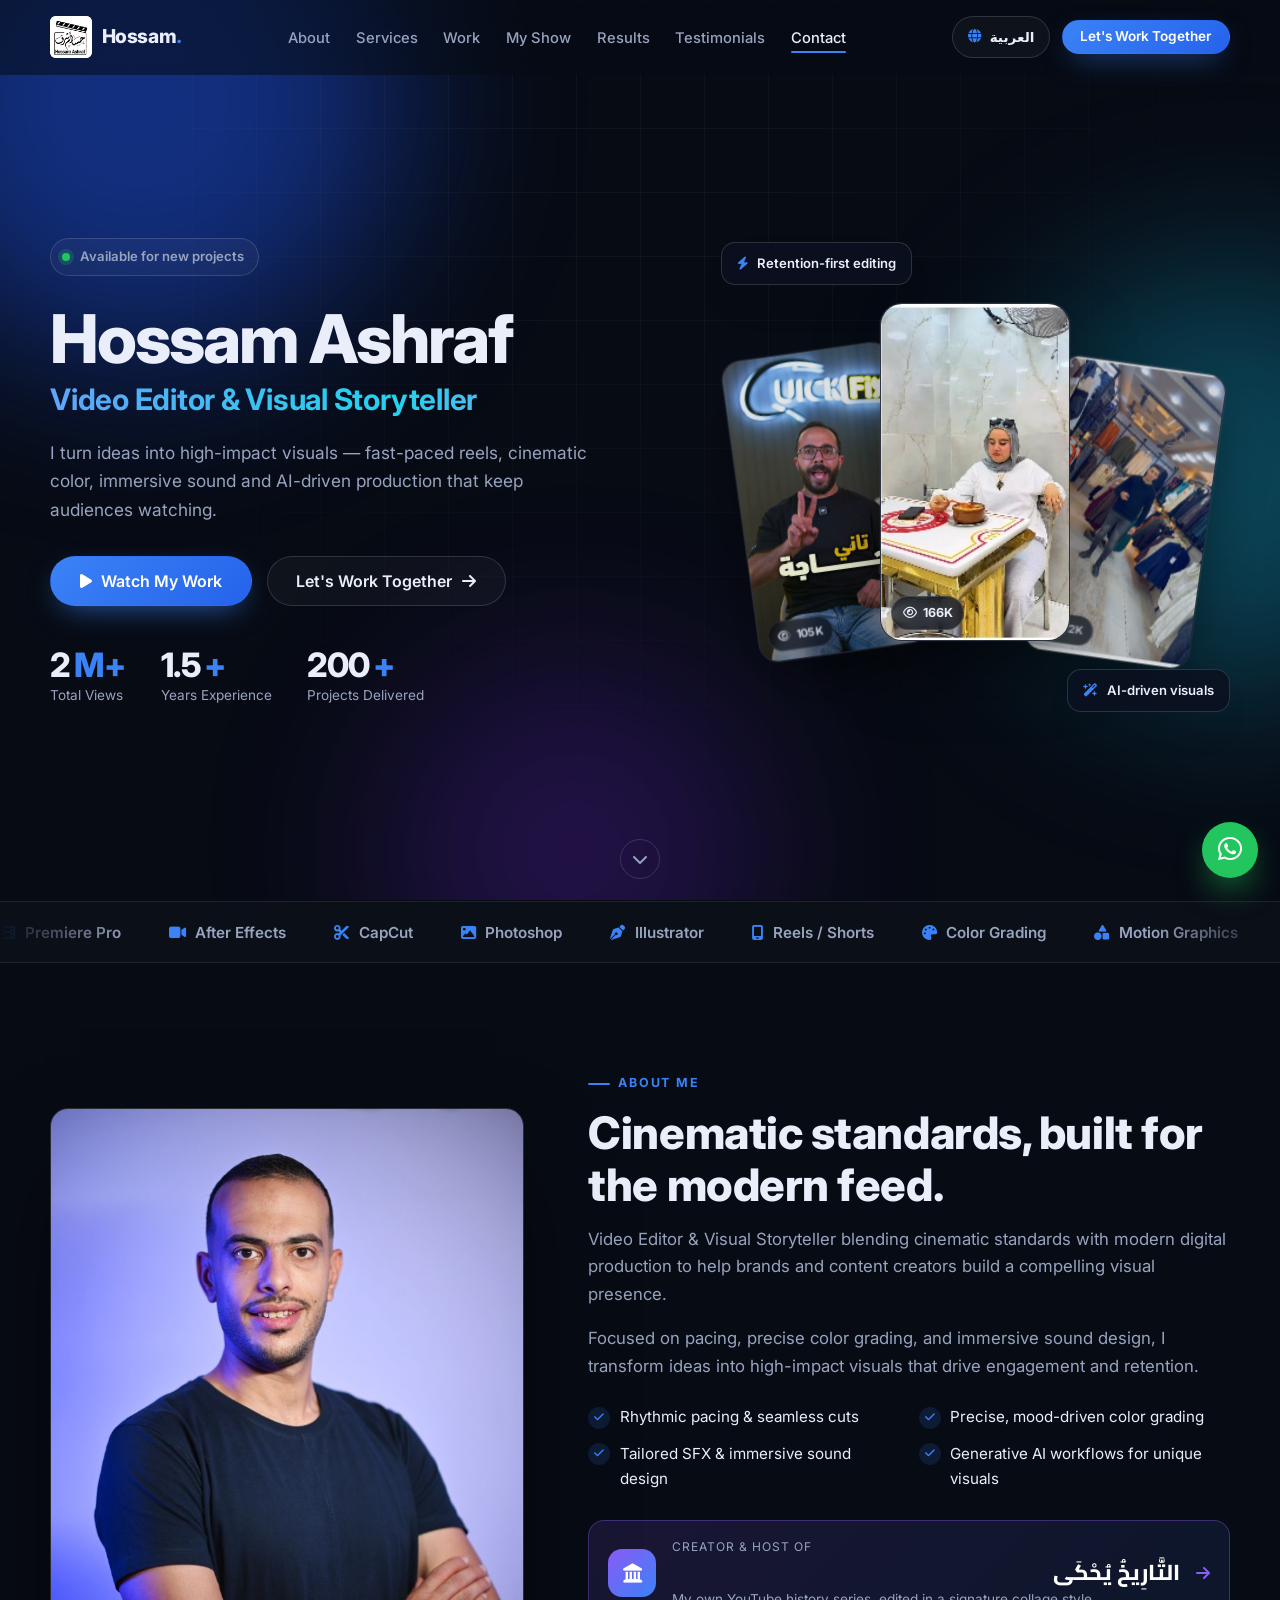
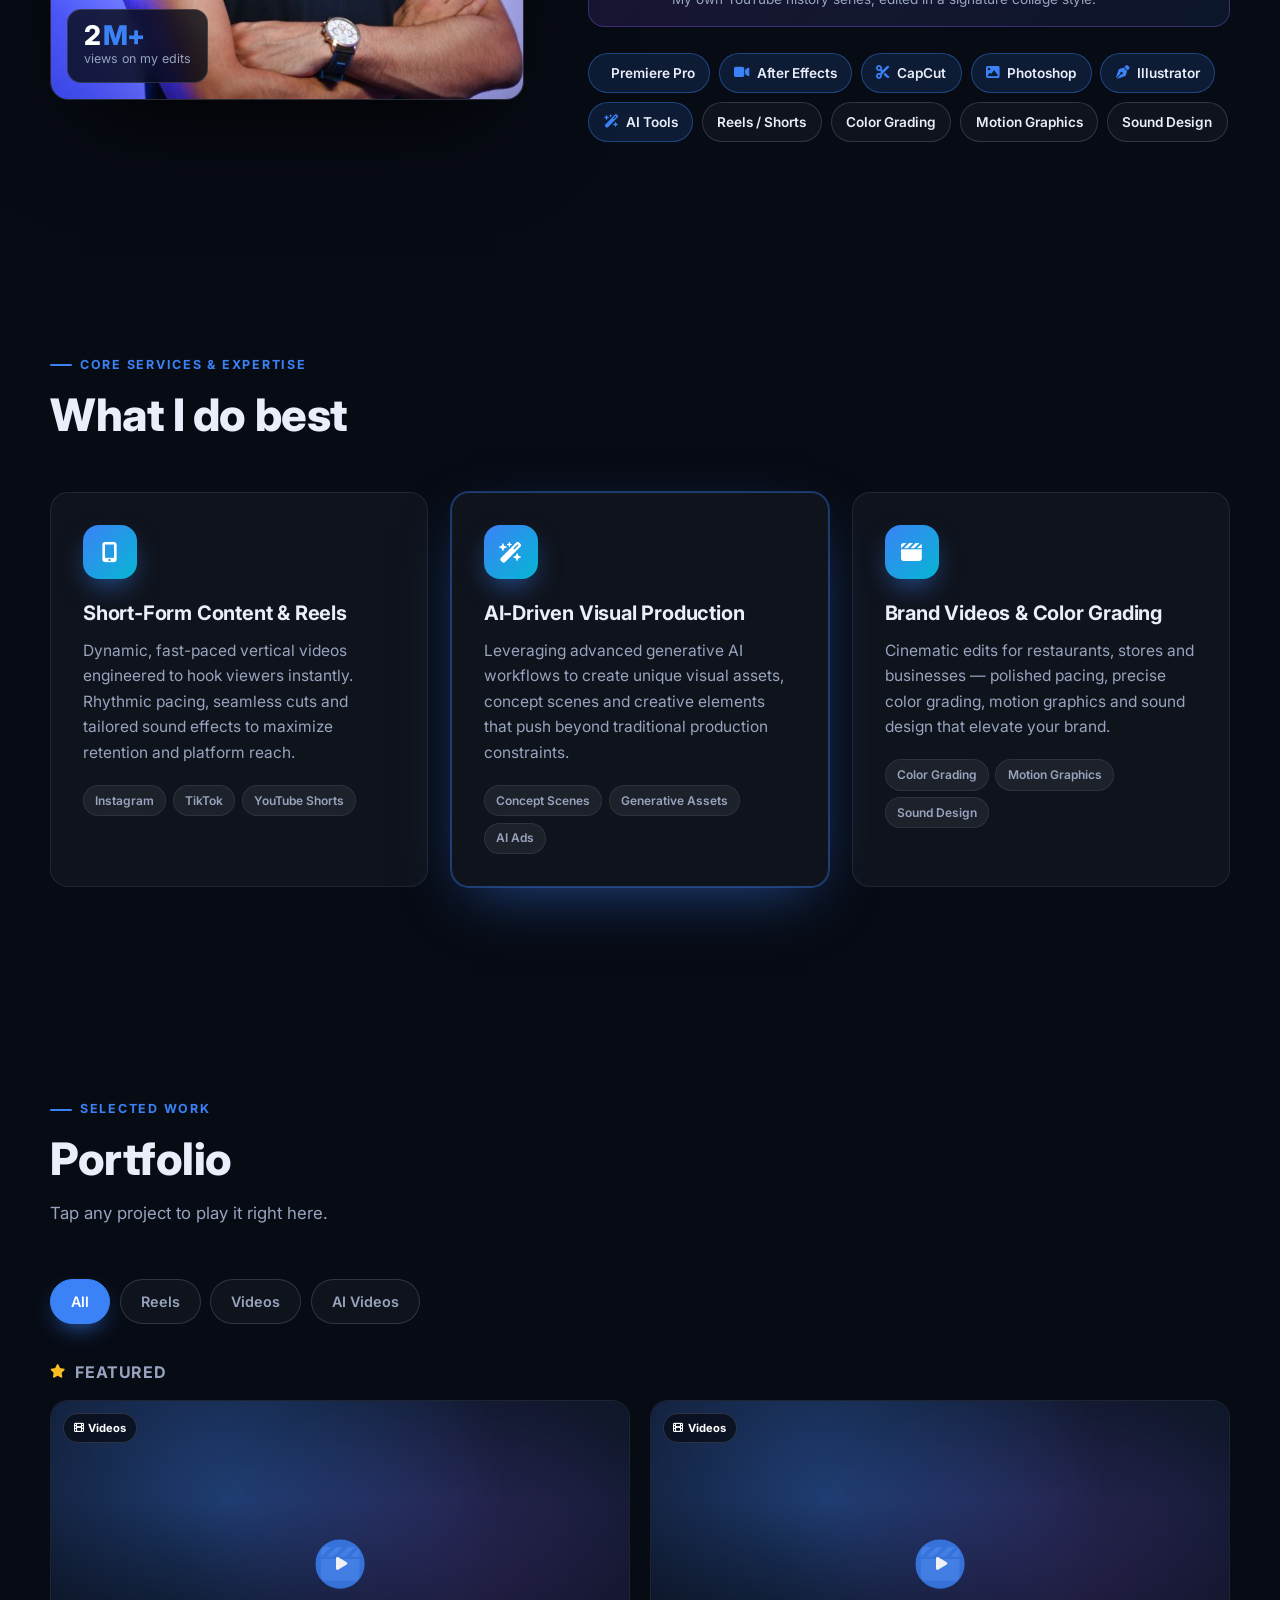
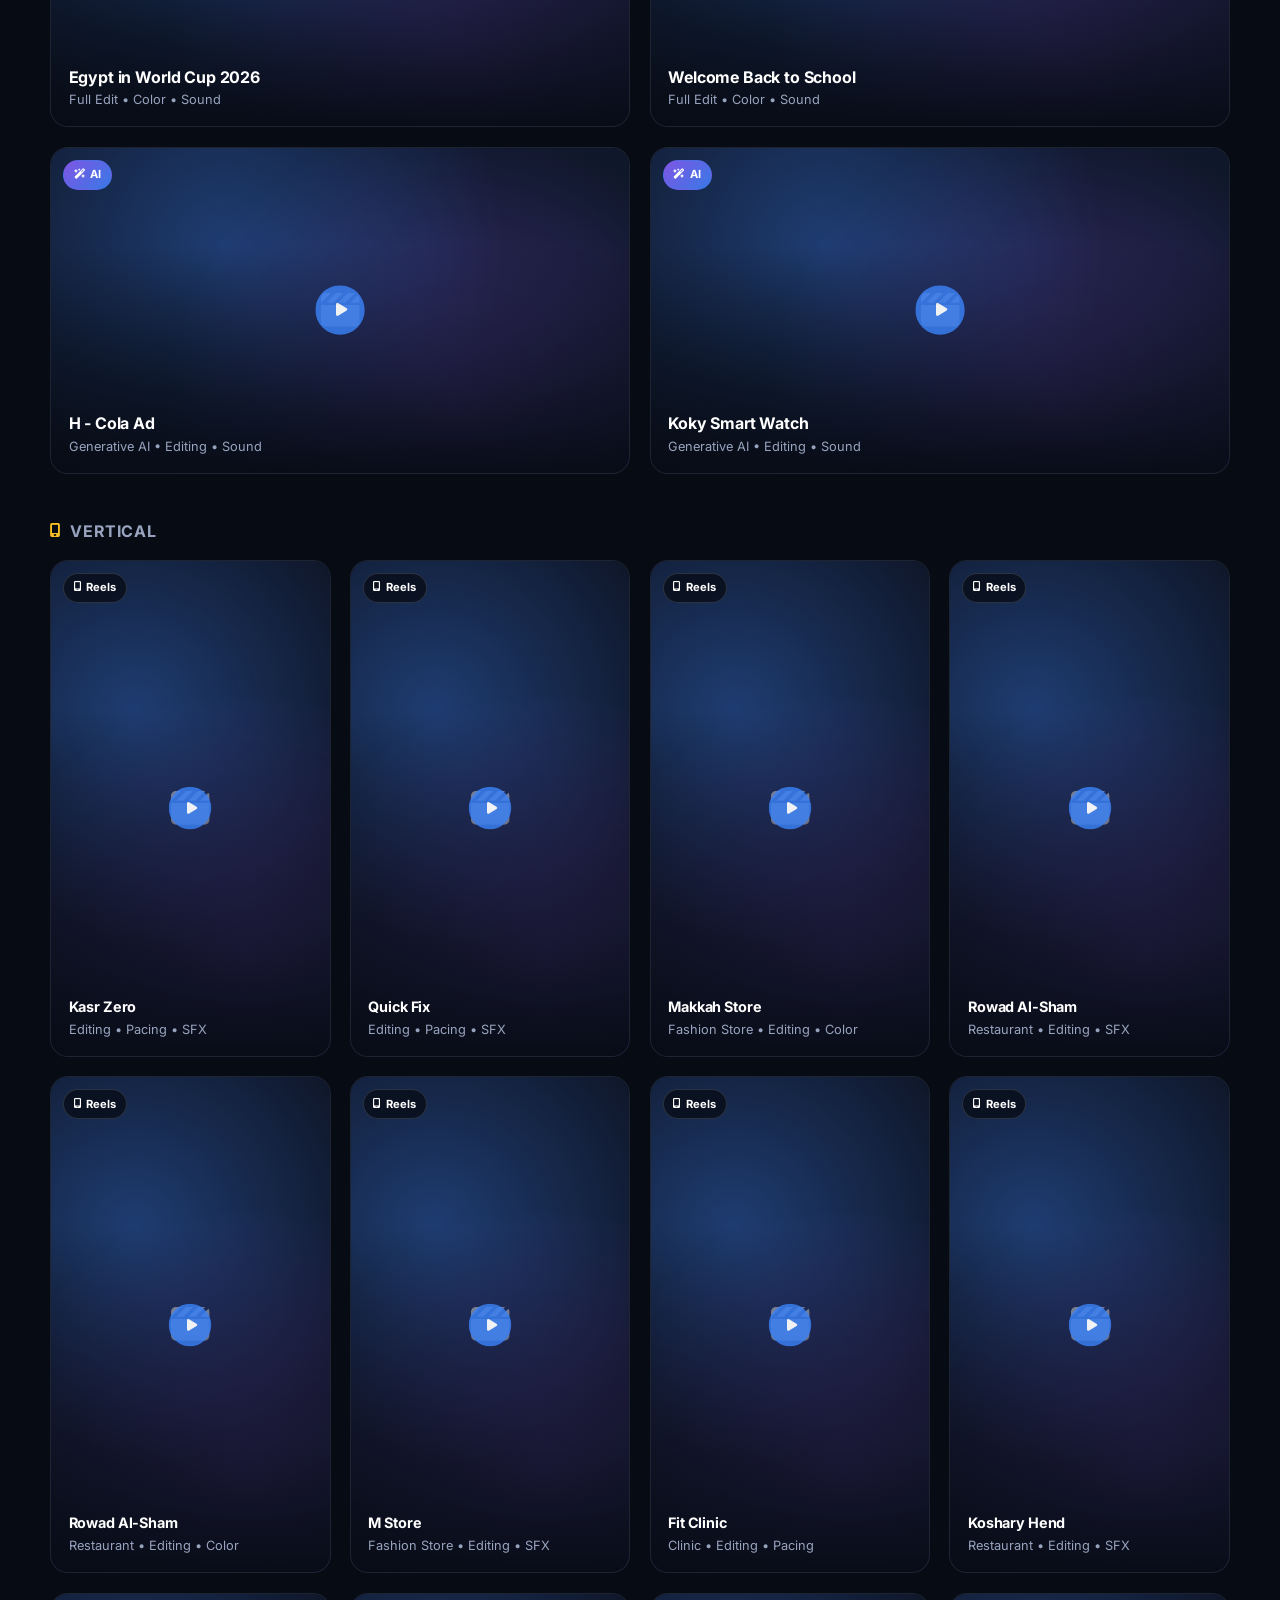
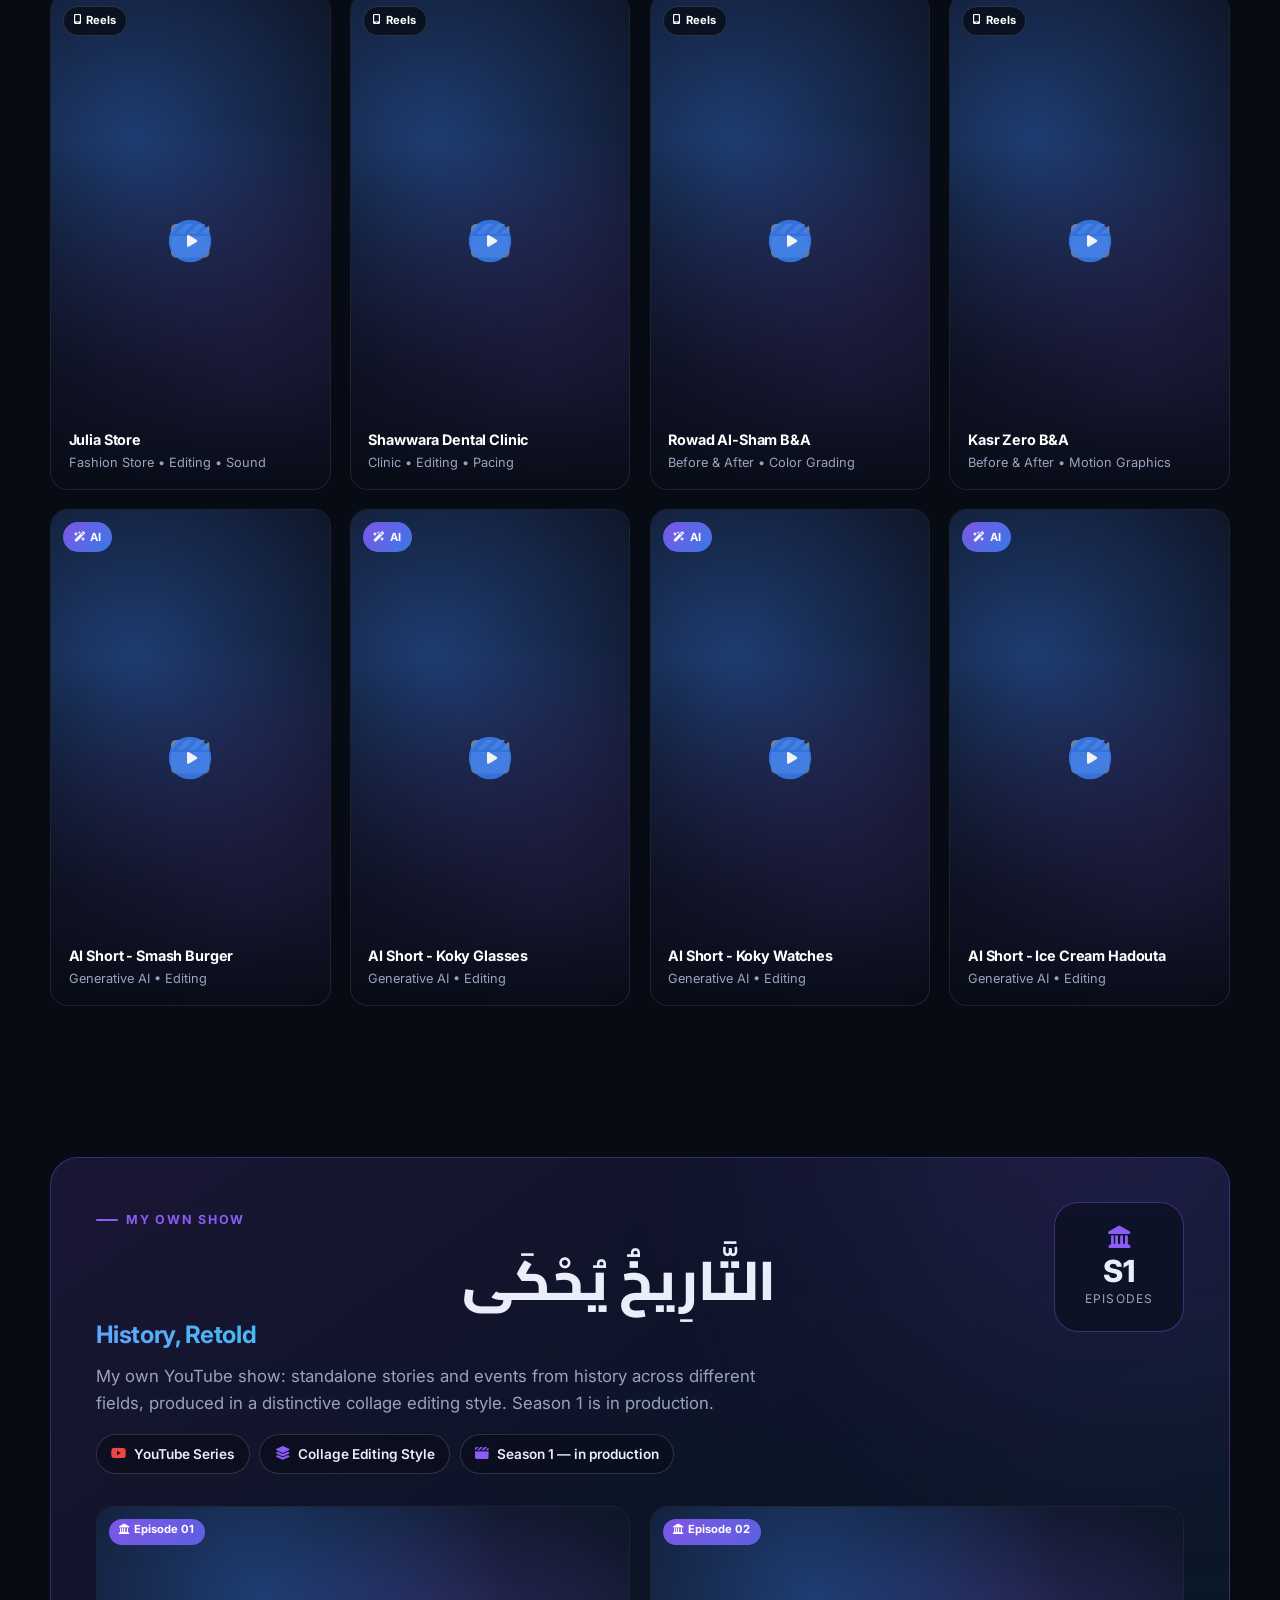
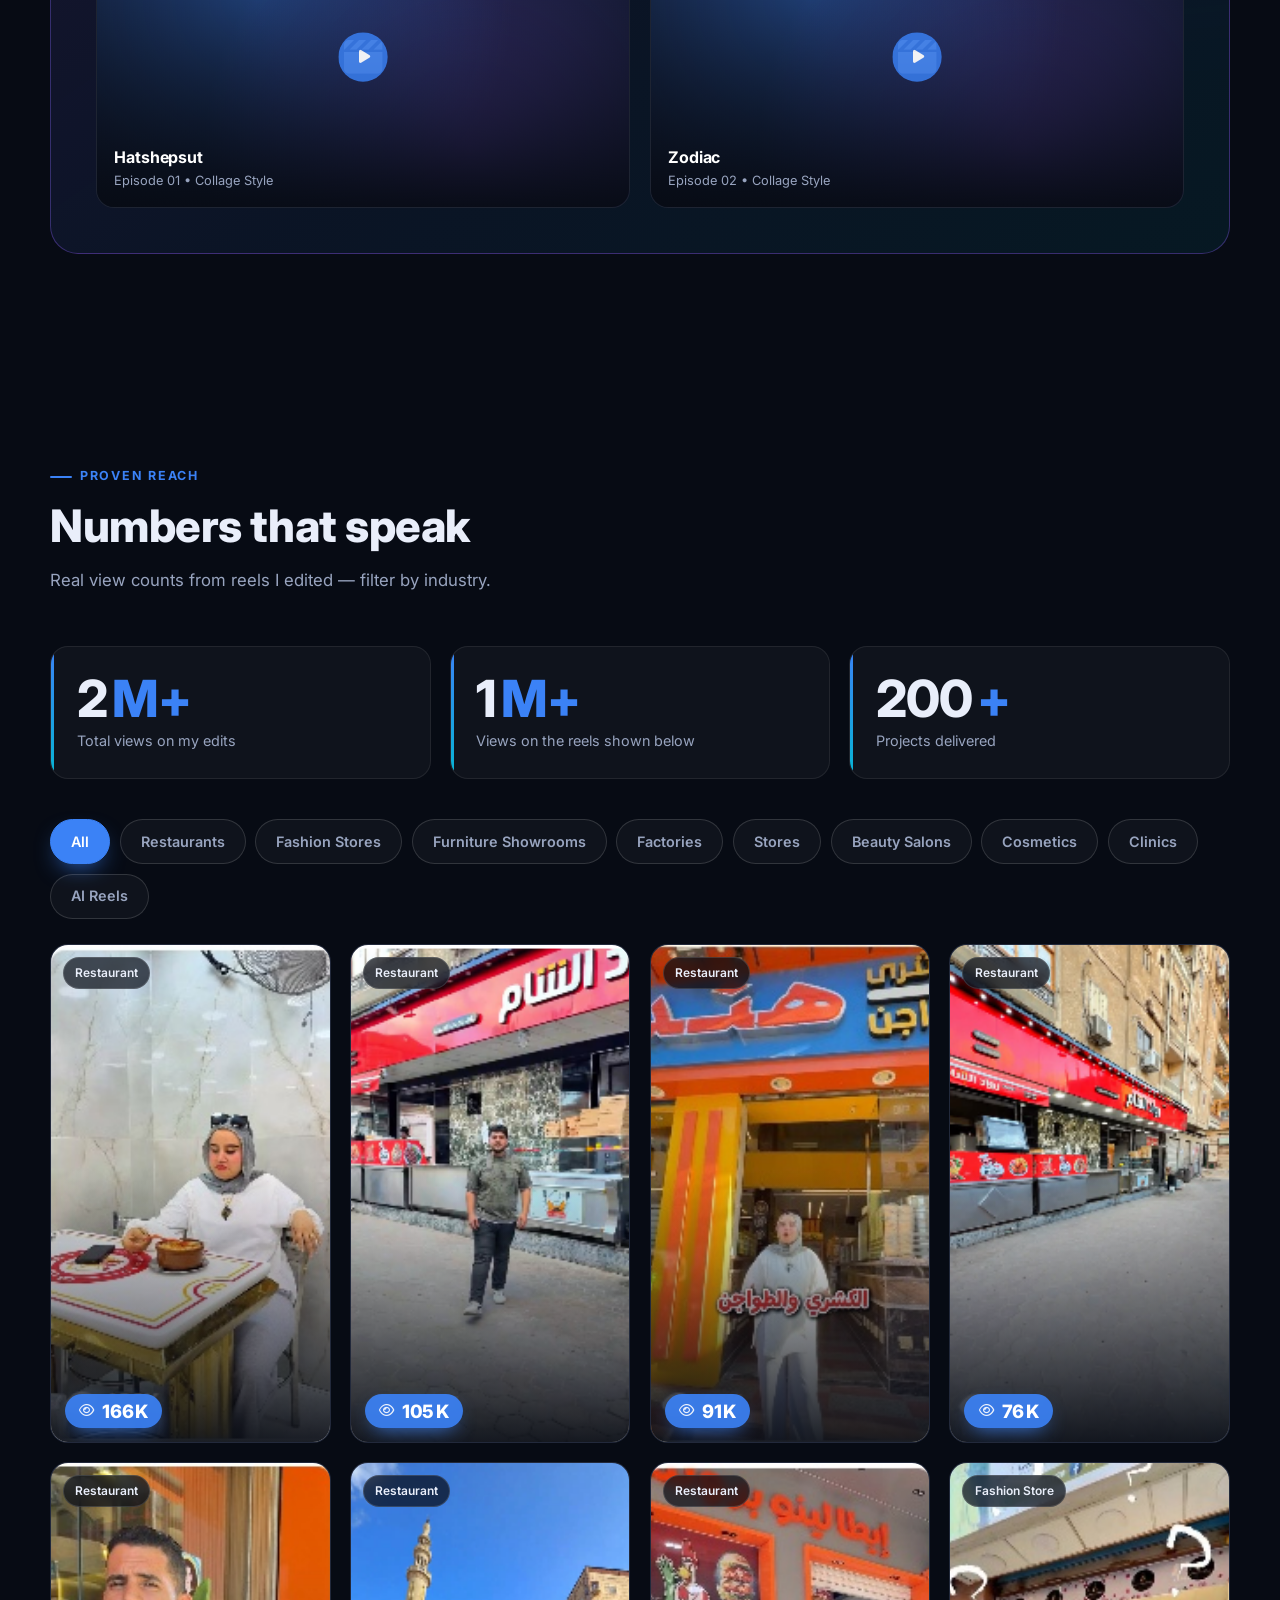
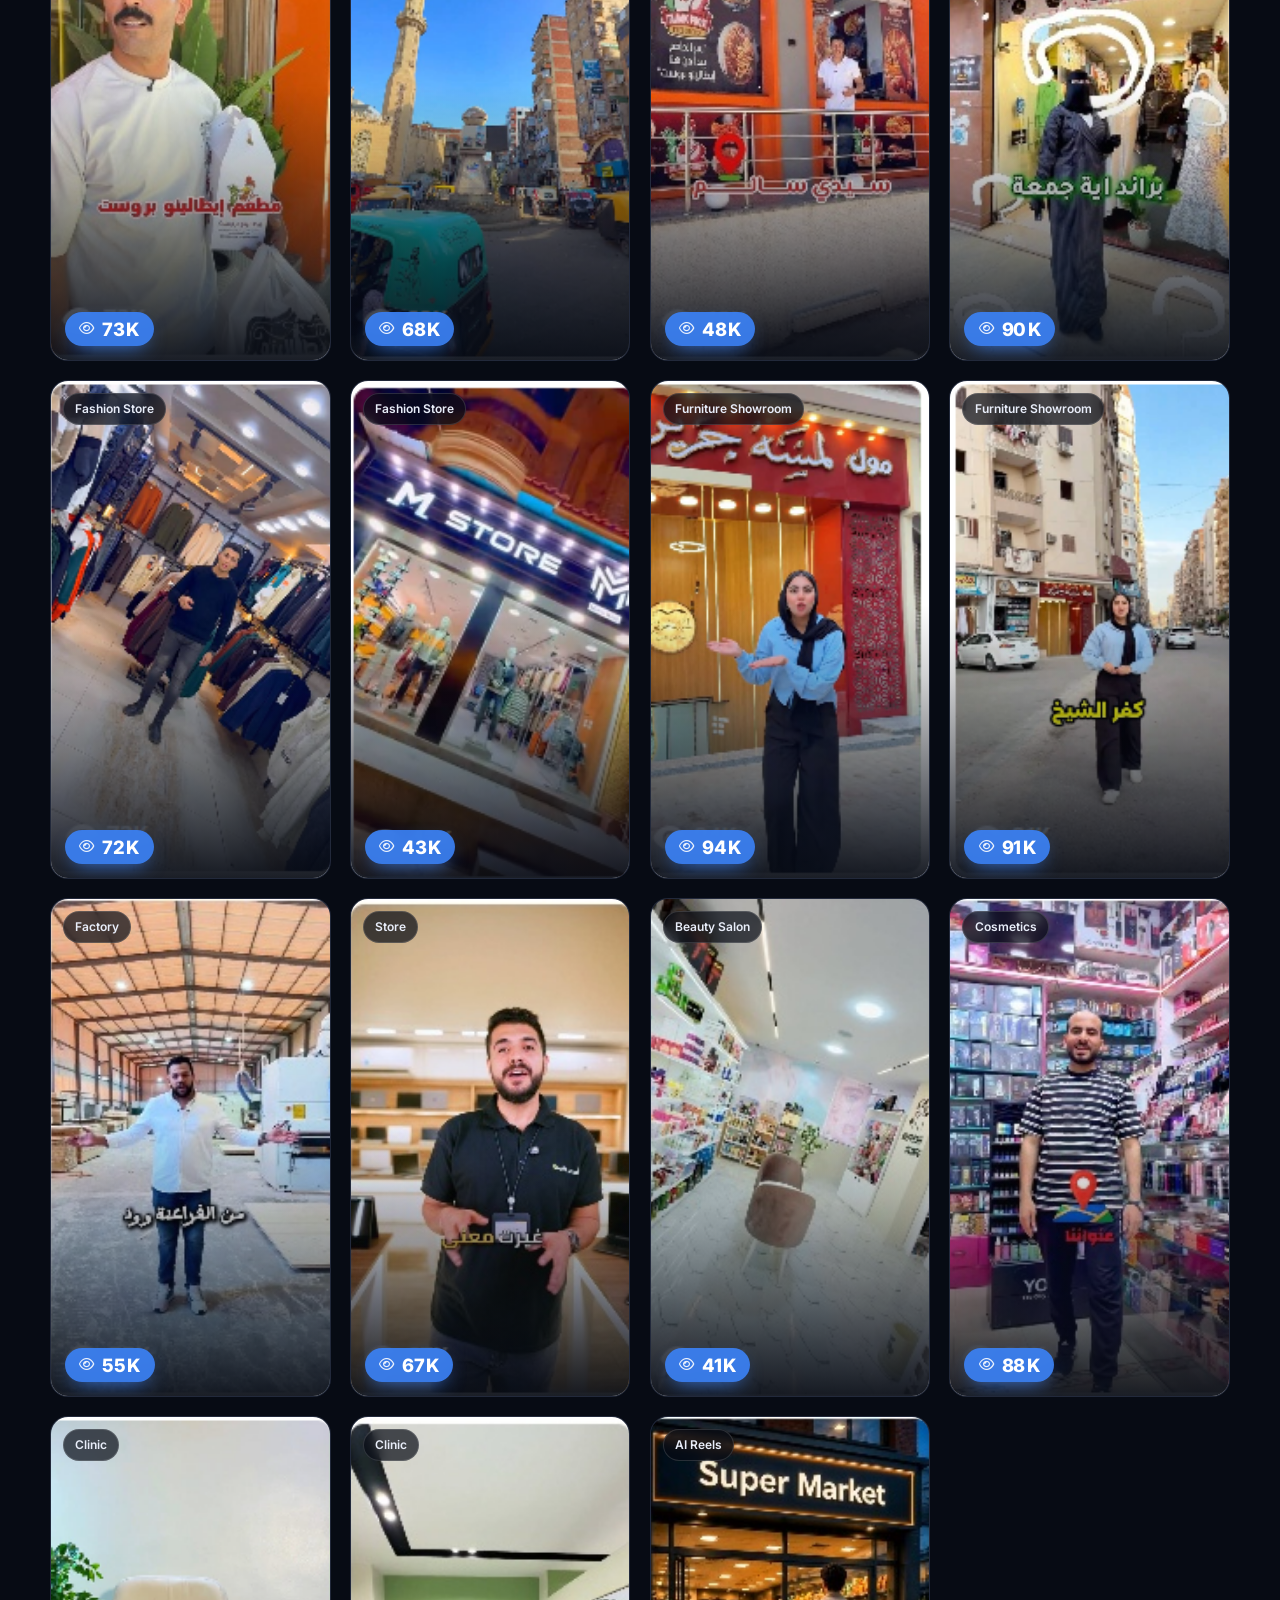
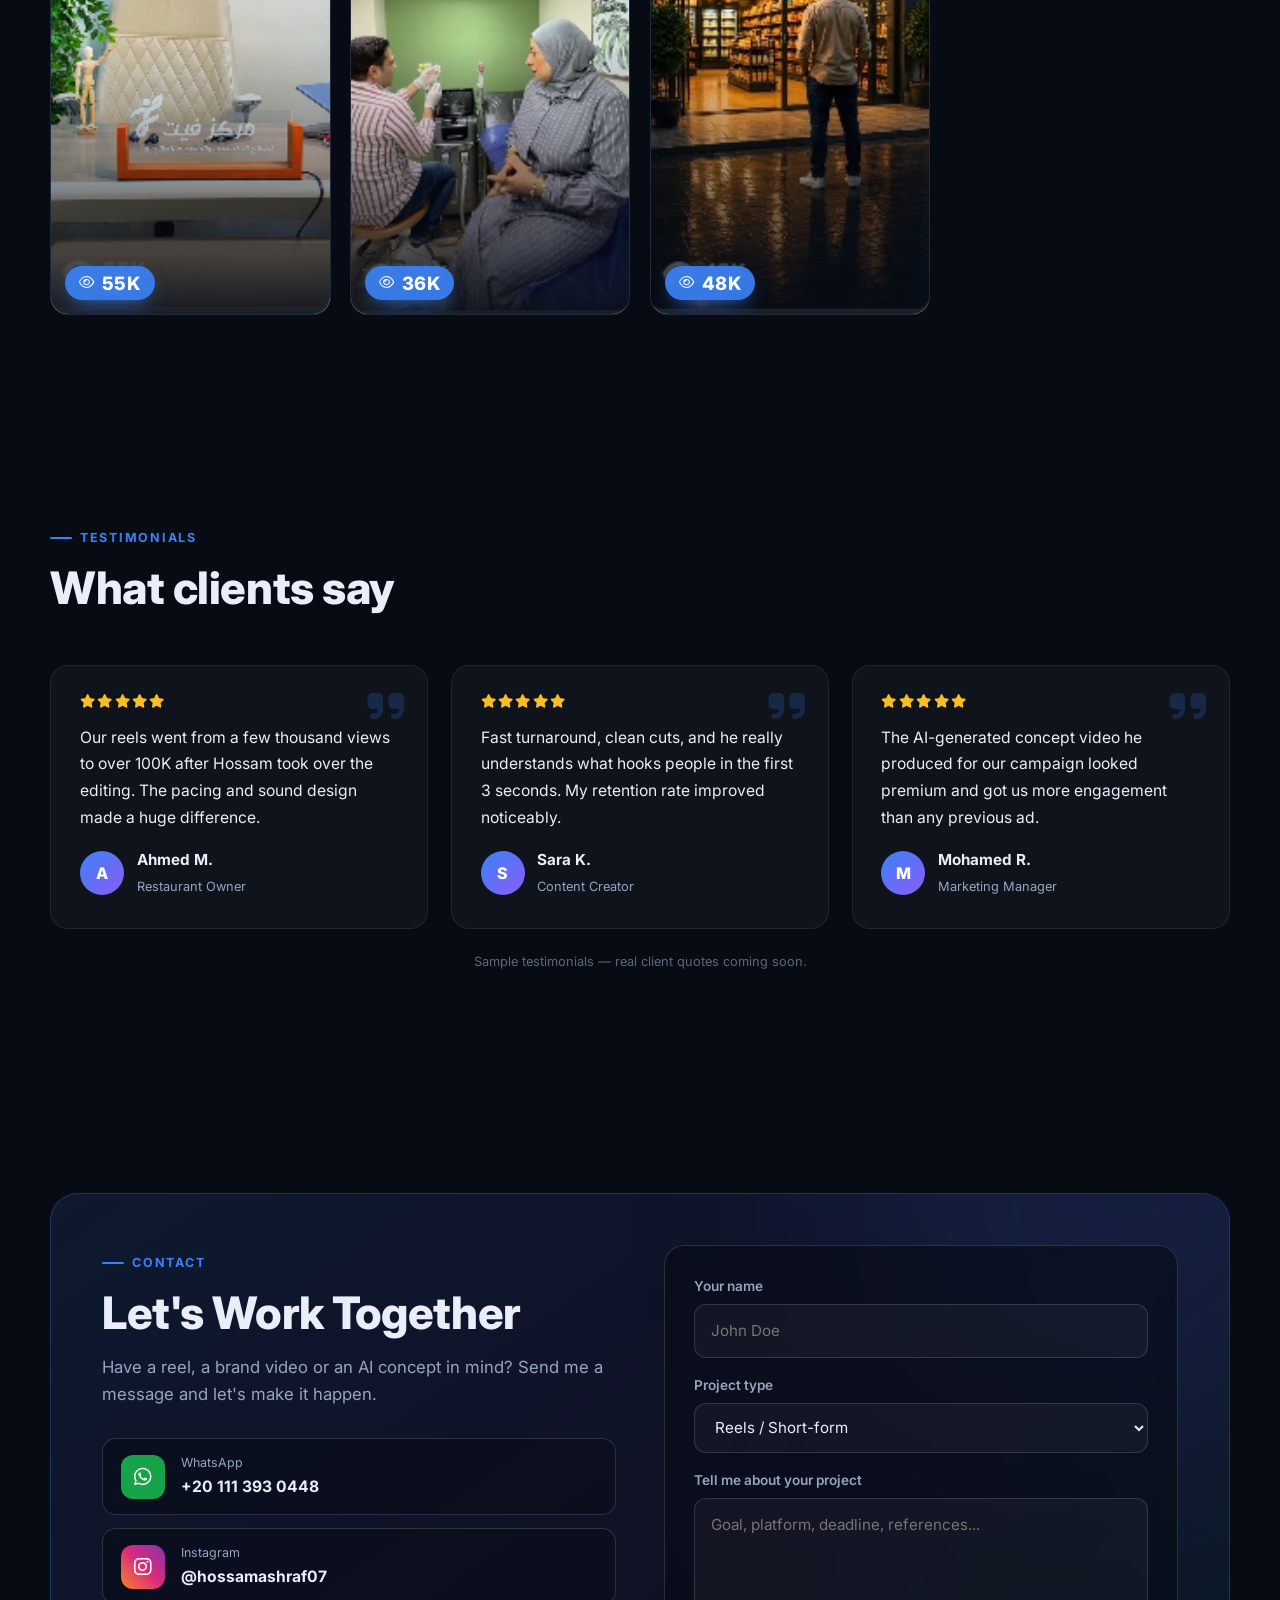
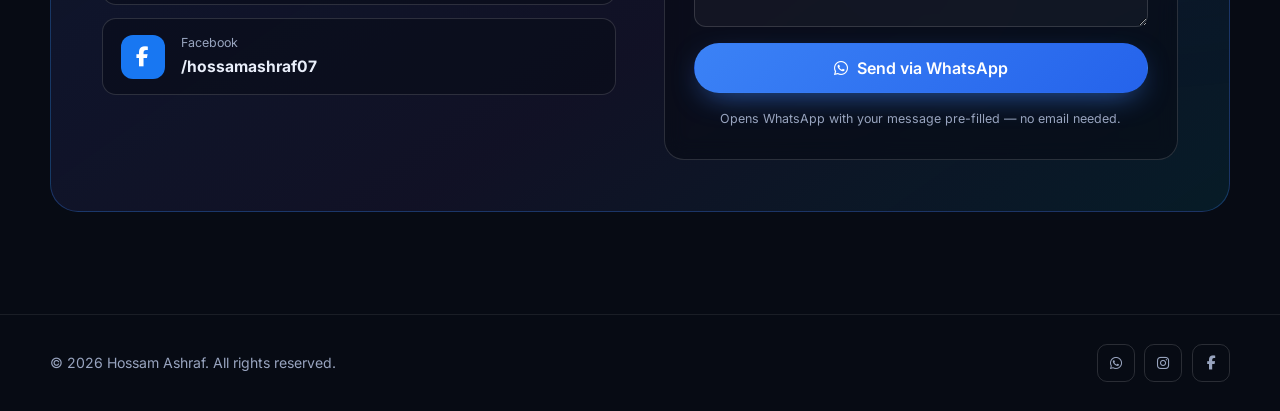
==== index.html @ 199ee80b "Add files via upload" ====
<!DOCTYPE html>
<html lang="en" dir="ltr">
<head>
  <meta charset="UTF-8">
  <meta name="viewport" content="width=device-width, initial-scale=1.0">
  <title>Hossam Ashraf — Video Editor & Visual Storyteller</title>
  <meta name="description" content="Hossam Ashraf — Video Editor & Visual Storyteller. Short-form reels, color grading, motion graphics and AI-driven visual production for brands and creators.">
  <meta property="og:title" content="Hossam Ashraf — Video Editor & Visual Storyteller">
  <meta property="og:description" content="Reels, cinematic edits and AI-driven visuals engineered for engagement and retention.">
  <meta property="og:type" content="website">
  <meta name="theme-color" content="#070b14">

  <link rel="preconnect" href="https://fonts.googleapis.com">
  <link rel="preconnect" href="https://fonts.gstatic.com" crossorigin>
  <link href="https://fonts.googleapis.com/css2?family=Inter:wght@300;400;500;600;700;800&family=Cairo:wght@300;400;500;600;700;800&display=swap" rel="stylesheet">
  <link rel="stylesheet" href="https://cdn.jsdelivr.net/npm/@fortawesome/fontawesome-free@6.5.2/css/all.min.css">
  <link rel="stylesheet" href="css/style.css">
</head>
<body>

  <!-- Background FX -->
  <div class="bg-fx" aria-hidden="true">
    <span class="blob blob-1"></span>
    <span class="blob blob-2"></span>
    <span class="blob blob-3"></span>
    <div class="bg-grid"></div>
  </div>

  <!-- Header / Nav -->
  <header class="site-header" id="site-header">
    <nav class="nav container" aria-label="Main navigation">
      <a href="#hero-section" class="brand" aria-label="Hossam Ashraf home">
        <img src="images/logo.jpg" alt="Hossam Ashraf Logo" style="height: 42px; border-radius: 6px; object-fit: contain; background: white;">
        <span class="brand-text">Hossam<span class="accent">.</span></span>
      </a>

      <ul class="nav-links" id="nav-links">
        <li><a href="#about-section" data-i18n="nav.about">About</a></li>
        <li><a href="#services-section" data-i18n="nav.services">Services</a></li>
        <li><a href="#portfolio-section" data-i18n="nav.work">Work</a></li>
        <li><a href="#history-section" data-i18n="nav.history">My Show</a></li>
        <li><a href="#results-section" data-i18n="nav.results">Results</a></li>
        <li><a href="#testimonials-section" data-i18n="nav.testimonials">Testimonials</a></li>
        <li><a href="#contact-section" data-i18n="nav.contact">Contact</a></li>
      </ul>

      <div class="nav-actions">
        <button class="lang-toggle" id="lang-toggle" type="button" aria-label="Switch language">
          <i class="fa-solid fa-globe"></i>
          <span id="lang-toggle-label">العربية</span>
        </button>
        <a href="#contact-section" class="btn btn-primary btn-sm nav-cta" data-i18n="nav.cta">Let's Work Together</a>
        <button class="nav-burger" id="nav-burger" type="button" aria-label="Open menu" aria-expanded="false" aria-controls="nav-links">
          <span></span><span></span><span></span>
        </button>
      </div>
    </nav>
  </header>

  <main>
    <!-- Hero -->
    <section class="hero" id="hero-section">
      <div class="container hero-inner">
        <div class="hero-copy reveal">
          <span class="eyebrow">
            <span class="dot"></span>
            <span data-i18n="hero.available">Available for new projects</span>
          </span>
          <h1 class="hero-title">
            <span class="hero-name">Hossam Ashraf</span>
            <span class="hero-role gradient-text" data-i18n="hero.role">Video Editor &amp; Visual Storyteller</span>
          </h1>
          <p class="hero-sub" data-i18n="hero.sub">
            I turn ideas into high-impact visuals — fast-paced reels, cinematic color, immersive sound and AI-driven production that keep audiences watching.
          </p>
          <div class="hero-actions">
            <a href="#portfolio-section" class="btn btn-primary btn-lg">
              <i class="fa-solid fa-play"></i>
              <span data-i18n="hero.cta1">Watch My Work</span>
            </a>
            <a href="#contact-section" class="btn btn-ghost btn-lg">
              <span data-i18n="hero.cta2">Let's Work Together</span>
              <i class="fa-solid fa-arrow-right btn-arrow"></i>
            </a>
          </div>
          <ul class="hero-stats" aria-label="Key stats">
            <li>
              <strong class="stat-num"><span class="counter" data-count="2">0</span><small>M+</small></strong>
              <span class="stat-label" data-i18n="stats.views">Total Views</span>
            </li>
            <li>
              <strong class="stat-num">1.5<small>+</small></strong>
              <span class="stat-label" data-i18n="stats.years">Years Experience</span>
            </li>
            <li>
              <strong class="stat-num"><span class="counter" data-count="200">0</span><small>+</small></strong>
              <span class="stat-label" data-i18n="stats.projects">Projects Delivered</span>
            </li>
          </ul>
        </div>

        <div class="hero-visual reveal" aria-hidden="true">
          <figure class="phone-card phone-1">
            <img src="images/views/restaurant-166k.png" alt="" loading="eager">
            <figcaption><i class="fa-regular fa-eye"></i> 166K</figcaption>
          </figure>
          <figure class="phone-card phone-2">
            <img src="images/views/quick-fix-105k.jpg" alt="" loading="eager">
            <figcaption><i class="fa-regular fa-eye"></i> 105K</figcaption>
          </figure>
          <figure class="phone-card phone-3">
            <img src="images/views/makkah-store-72k.png" alt="" loading="eager">
            <figcaption><i class="fa-regular fa-eye"></i> 72K</figcaption>
          </figure>
          <div class="hero-badge badge-a">
            <i class="fa-solid fa-bolt"></i>
            <span data-i18n="hero.badge1">Retention-first editing</span>
          </div>
          <div class="hero-badge badge-b">
            <i class="fa-solid fa-wand-magic-sparkles"></i>
            <span data-i18n="hero.badge2">AI-driven visuals</span>
          </div>
        </div>
      </div>

      <a href="#about-section" class="scroll-hint" aria-label="Scroll down">
        <i class="fa-solid fa-chevron-down"></i>
      </a>
    </section>

    <!-- Tools marquee -->
    <section class="tools-strip" aria-label="Tools and skills">
      <div class="marquee">
        <ul class="marquee-track" id="marquee-track">
          <li><i class="fa-solid fa-film"></i> Premiere Pro</li>
          <li><i class="fa-solid fa-video"></i> After Effects</li>
          <li><i class="fa-solid fa-scissors"></i> CapCut</li>
          <li><i class="fa-solid fa-image"></i> Photoshop</li>
          <li><i class="fa-solid fa-pen-nib"></i> Illustrator</li>
          <li><i class="fa-solid fa-mobile-screen"></i> Reels / Shorts</li>
          <li><i class="fa-solid fa-palette"></i> Color Grading</li>
          <li><i class="fa-solid fa-shapes"></i> Motion Graphics</li>
          <li><i class="fa-solid fa-headphones"></i> Sound Design</li>
          <li><i class="fa-solid fa-wand-magic-sparkles"></i> AI Tools</li>
        </ul>
      </div>
    </section>

    <!-- About -->
    <section class="section about" id="about-section">
      <div class="container about-grid">
        <div class="about-media reveal">
          <div class="about-frame">
            <img src="images/hossam.jpg" alt="Hossam Ashraf — Video Editor" loading="lazy">
            <div class="about-frame-badge">
              <strong class="stat-num">2<small>M+</small></strong>
              <span data-i18n="about.badge">views on my edits</span>
            </div>
          </div>
        </div>
        <div class="about-copy reveal">
          <span class="section-label" data-i18n="about.label">About Me</span>
          <h2 class="section-title" data-i18n="about.title">Cinematic standards, built for the modern feed.</h2>
          <p data-i18n="about.p1">
            Video Editor &amp; Visual Storyteller blending cinematic standards with modern digital production to help brands and content creators build a compelling visual presence.
          </p>
          <p data-i18n="about.p2">
            Focused on pacing, precise color grading, and immersive sound design, I transform ideas into high-impact visuals that drive engagement and retention.
          </p>
          <ul class="about-points">
            <li><i class="fa-solid fa-check"></i><span data-i18n="about.pt1">Rhythmic pacing &amp; seamless cuts</span></li>
            <li><i class="fa-solid fa-check"></i><span data-i18n="about.pt2">Precise, mood-driven color grading</span></li>
            <li><i class="fa-solid fa-check"></i><span data-i18n="about.pt3">Tailored SFX &amp; immersive sound design</span></li>
            <li><i class="fa-solid fa-check"></i><span data-i18n="about.pt4">Generative AI workflows for unique visuals</span></li>
          </ul>
          <a href="#history-section" class="about-show-card">
            <span class="about-show-icon"><i class="fa-solid fa-landmark"></i></span>
            <span class="about-show-text">
              <small data-i18n="about.showLabel">Creator &amp; Host of</small>
              <strong lang="ar" dir="rtl">التَّارِيخُ يُحْكَى</strong>
              <span data-i18n="about.showDesc">My own YouTube history series, edited in a signature collage style.</span>
            </span>
            <i class="fa-solid fa-arrow-right about-show-arrow"></i>
          </a>
          <div class="skills-cloud" aria-label="Skills and tools">
            <span class="chip chip-tool"><i class="fa-brands fa-adobe"></i> Premiere Pro</span>
            <span class="chip chip-tool"><i class="fa-solid fa-video"></i> After Effects</span>
            <span class="chip chip-tool"><i class="fa-solid fa-scissors"></i> CapCut</span>
            <span class="chip chip-tool"><i class="fa-solid fa-image"></i> Photoshop</span>
            <span class="chip chip-tool"><i class="fa-solid fa-pen-nib"></i> Illustrator</span>
            <span class="chip chip-tool"><i class="fa-solid fa-wand-magic-sparkles"></i> AI Tools</span>
            <span class="chip">Reels / Shorts</span>
            <span class="chip">Color Grading</span>
            <span class="chip">Motion Graphics</span>
            <span class="chip">Sound Design</span>
          </div>
        </div>
      </div>
    </section>

    <!-- Services -->
    <section class="section services" id="services-section">
      <div class="container">
        <div class="section-head reveal">
          <span class="section-label" data-i18n="services.label">Core Services &amp; Expertise</span>
          <h2 class="section-title" data-i18n="services.title">What I do best</h2>
        </div>
        <div class="services-grid">
          <article class="service-card reveal">
            <div class="service-icon"><i class="fa-solid fa-mobile-screen-button"></i></div>
            <h3 data-i18n="services.s1.title">Short-Form Content &amp; Reels</h3>
            <p data-i18n="services.s1.desc">Dynamic, fast-paced vertical videos engineered to hook viewers instantly. Rhythmic pacing, seamless cuts and tailored sound effects to maximize retention and platform reach.</p>
            <ul class="service-tags">
              <li>Instagram</li><li>TikTok</li><li>YouTube Shorts</li>
            </ul>
          </article>
          <article class="service-card reveal featured">
            <div class="service-icon"><i class="fa-solid fa-wand-magic-sparkles"></i></div>
            <h3 data-i18n="services.s2.title">AI-Driven Visual Production</h3>
            <p data-i18n="services.s2.desc">Leveraging advanced generative AI workflows to create unique visual assets, concept scenes and creative elements that push beyond traditional production constraints.</p>
            <ul class="service-tags">
              <li>Concept Scenes</li><li>Generative Assets</li><li>AI Ads</li>
            </ul>
          </article>
          <article class="service-card reveal">
            <div class="service-icon"><i class="fa-solid fa-clapperboard"></i></div>
            <h3 data-i18n="services.s3.title">Brand Videos &amp; Color Grading</h3>
            <p data-i18n="services.s3.desc">Cinematic edits for restaurants, stores and businesses — polished pacing, precise color grading, motion graphics and sound design that elevate your brand.</p>
            <ul class="service-tags">
              <li>Color Grading</li><li>Motion Graphics</li><li>Sound Design</li>
            </ul>
          </article>
        </div>
      </div>
    </section>

    <!-- Portfolio -->
    <section class="section portfolio" id="portfolio-section">
      <div class="container">
        <div class="section-head reveal">
          <span class="section-label" data-i18n="work.label">Selected Work</span>
          <h2 class="section-title" data-i18n="work.title">Portfolio</h2>
          <p class="section-sub" data-i18n="work.sub">Tap any project to play it right here.</p>
        </div>

        <div class="filter-bar reveal" id="filter-bar" role="tablist" aria-label="Filter projects">
          <button class="filter-btn active" data-filter="all" role="tab" aria-selected="true" data-i18n="work.f.all">All</button>
          <button class="filter-btn" data-filter="reels" role="tab" aria-selected="false" data-i18n="work.f.reels">Reels</button>
          <button class="filter-btn" data-filter="videos" role="tab" aria-selected="false" data-i18n="work.f.videos">Videos</button>
          <button class="filter-btn" data-filter="ai" role="tab" aria-selected="false" data-i18n="work.f.ai">AI Videos</button>
        </div>

        <div class="work-group" id="featured-group">
          <h3 class="group-title"><i class="fa-solid fa-star"></i> <span data-i18n="work.featured">Featured</span></h3>
          <div class="work-grid work-grid-wide" id="featured-grid"></div>
        </div>

        <div class="work-group" id="reels-group">
          <h3 class="group-title"><i class="fa-solid fa-mobile-screen"></i> <span data-i18n="work.vertical">Vertical</span></h3>
          <div class="work-grid work-grid-vertical" id="reels-grid"></div>
        </div>

        <p class="empty-state" id="empty-state" hidden data-i18n="work.empty">No projects in this category yet.</p>
      </div>
    </section>

    <!-- History series: التاريخ يُحكى -->
    <section class="section history" id="history-section">
      <div class="container">
        <div class="history-card reveal">
          <div class="history-head">
            <div class="history-copy">
              <span class="section-label" data-i18n="history.label">My Own Show</span>
              <h2 class="section-title history-title">
                <span lang="ar" dir="rtl" class="history-name">التَّارِيخُ يُحْكَى</span>
                <span class="history-tagline gradient-text" data-i18n="history.tagline">History, Retold</span>
              </h2>
              <p data-i18n="history.desc">My own YouTube show: standalone stories and events from history across different fields, produced in a distinctive collage editing style. Season 1 is in production.</p>
              <ul class="history-meta">
                <li><i class="fa-brands fa-youtube"></i> <span data-i18n="history.m1">YouTube Series</span></li>
                <li><i class="fa-solid fa-layer-group"></i> <span data-i18n="history.m2">Collage Editing Style</span></li>
                <li><i class="fa-solid fa-clapperboard"></i> <span data-i18n="history.m3">Season 1 — in production</span></li>
              </ul>
            </div>
            <div class="history-badge" aria-hidden="true">
              <i class="fa-solid fa-landmark"></i>
              <strong>S1</strong>
              <span data-i18n="history.episodes">Episodes</span>
            </div>
          </div>
          <div class="work-grid work-grid-wide" id="history-grid"></div>
        </div>
      </div>
    </section>

    <!-- Results -->
    <section class="section results" id="results-section">
      <div class="container">
        <div class="section-head reveal">
          <span class="section-label" data-i18n="results.label">Proven Reach</span>
          <h2 class="section-title" data-i18n="results.title">Numbers that speak</h2>
          <p class="section-sub" data-i18n="results.sub">Real view counts from reels I edited for local businesses and creators.</p>
        </div>
        <div class="results-stats reveal">
          <div class="stat-box">
            <strong class="stat-num"><span class="counter" data-count="2">0</span><small>M+</small></strong>
            <span class="stat-label" data-i18n="results.total">Total views on my edits</span>
          </div>
          <div class="stat-box">
            <strong class="stat-num"><span class="counter" data-count="1">0</span><small>M+</small></strong>
            <span class="stat-label" data-i18n="results.top">Views on the reels shown below</span>
          </div>
          <div class="stat-box">
            <strong class="stat-num"><span class="counter" data-count="200">0</span><small>+</small></strong>
            <span class="stat-label" data-i18n="results.projects">Projects delivered</span>
          </div>
        </div>
        <div class="filter-bar reveal" id="results-filter" role="tablist" aria-label="Filter results by industry"></div>
        <div class="results-grid" id="results-grid"></div>
      </div>
    </section>

    <!-- Testimonials -->
    <section class="section testimonials" id="testimonials-section">
      <div class="container">
        <div class="section-head reveal">
          <span class="section-label" data-i18n="testi.label">Testimonials</span>
          <h2 class="section-title" data-i18n="testi.title">What clients say</h2>
        </div>
        <div class="testi-grid" id="testi-grid"></div>
      </div>
    </section>

    <!-- Contact -->
    <section class="section contact" id="contact-section">
      <div class="container contact-card reveal">
        <div class="contact-copy">
          <span class="section-label" data-i18n="contact.label">Contact</span>
          <h2 class="section-title" data-i18n="contact.title">Let's Work Together</h2>
          <p data-i18n="contact.sub">Have a reel, a brand video or an AI concept in mind? Send me a message and let's make it happen.</p>

          <ul class="contact-links">
            <li>
              <a href="https://wa.me/201113930448" target="_blank" rel="noopener" class="contact-link whatsapp">
                <i class="fa-brands fa-whatsapp"></i>
                <span>
                  <small data-i18n="contact.wa">WhatsApp</small>
                  <strong dir="ltr">+20 111 393 0448</strong>
                </span>
              </a>
            </li>
            <li>
              <a href="https://www.instagram.com/hossamashraf07/" target="_blank" rel="noopener" class="contact-link instagram">
                <i class="fa-brands fa-instagram"></i>
                <span>
                  <small>Instagram</small>
                  <strong dir="ltr">@hossamashraf07</strong>
                </span>
              </a>
            </li>
            <li>
              <a href="https://www.facebook.com/hossamashraf07" target="_blank" rel="noopener" class="contact-link facebook">
                <i class="fa-brands fa-facebook-f"></i>
                <span>
                  <small>Facebook</small>
                  <strong dir="ltr">/hossamashraf07</strong>
                </span>
              </a>
            </li>
          </ul>
        </div>

        <form class="contact-form" id="contact-form" novalidate>
          <div class="form-row">
            <label for="cf-name" data-i18n="form.name">Your name</label>
            <input type="text" id="cf-name" name="name" required data-i18n-placeholder="form.namePh" placeholder="John Doe">
          </div>
          <div class="form-row">
            <label for="cf-type" data-i18n="form.type">Project type</label>
            <select id="cf-type" name="type">
              <option value="Reels / Short-form" data-i18n="form.t1">Reels / Short-form</option>
              <option value="Brand Video" data-i18n="form.t2">Brand Video</option>
              <option value="AI Video" data-i18n="form.t3">AI Video</option>
              <option value="Other" data-i18n="form.t4">Other</option>
            </select>
          </div>
          <div class="form-row">
            <label for="cf-msg" data-i18n="form.msg">Tell me about your project</label>
            <textarea id="cf-msg" name="message" rows="4" required data-i18n-placeholder="form.msgPh" placeholder="Goal, platform, deadline, references..."></textarea>
          </div>
          <button type="submit" class="btn btn-primary btn-lg btn-block">
            <i class="fa-brands fa-whatsapp"></i>
            <span data-i18n="form.send">Send via WhatsApp</span>
          </button>
          <p class="form-note" data-i18n="form.note">Opens WhatsApp with your message pre-filled — no email needed.</p>
        </form>
      </div>
    </section>
  </main>

  <footer class="site-footer">
    <div class="container footer-inner">
      <p>© <span id="year"></span> Hossam Ashraf. <span data-i18n="footer.rights">All rights reserved.</span></p>
      <ul class="footer-social">
        <li><a href="https://wa.me/201113930448" target="_blank" rel="noopener" aria-label="WhatsApp"><i class="fa-brands fa-whatsapp"></i></a></li>
        <li><a href="https://www.instagram.com/hossamashraf07/" target="_blank" rel="noopener" aria-label="Instagram"><i class="fa-brands fa-instagram"></i></a></li>
        <li><a href="https://www.facebook.com/hossamashraf07" target="_blank" rel="noopener" aria-label="Facebook"><i class="fa-brands fa-facebook-f"></i></a></li>
      </ul>
    </div>
  </footer>

  <!-- Floating WhatsApp -->
  <a href="https://wa.me/201113930448" class="wa-float" target="_blank" rel="noopener" aria-label="Chat on WhatsApp">
    <i class="fa-brands fa-whatsapp"></i>
  </a>

  <!-- Video Lightbox -->
  <div class="lightbox" id="lightbox" aria-hidden="true" role="dialog" aria-modal="true" aria-label="Video player">
    <div class="lightbox-backdrop" id="lightbox-backdrop"></div>
    <div class="lightbox-dialog" id="lightbox-dialog">
      <button class="lightbox-close" id="lightbox-close" type="button" aria-label="Close"><i class="fa-solid fa-xmark"></i></button>
      <div class="lightbox-player" id="lightbox-player"></div>
      <div class="lightbox-meta">
        <h3 id="lightbox-title"></h3>
        <a id="lightbox-ext" href="#" target="_blank" rel="noopener" class="lightbox-ext">
          <i class="fa-solid fa-arrow-up-right-from-square"></i>
          <span data-i18n="work.open">Open original</span>
        </a>
      </div>
    </div>
  </div>

  <script src="js/data.js"></script>
  <script src="js/i18n.js"></script>
  <script src="js/main.js"></script>
</body>
</html>
---- css/style.css ----
/* =====================================================
   Hossam Ashraf — Video Editor Landing Page
   Dark / Blue modern theme, LTR + RTL
   ===================================================== */

:root {
  --bg: #070b14;
  --bg-2: #0b1120;
  --surface: rgba(255, 255, 255, 0.035);
  --surface-2: rgba(255, 255, 255, 0.06);
  --border: rgba(255, 255, 255, 0.08);
  --border-strong: rgba(255, 255, 255, 0.14);
  --text: #e9eefa;
  --muted: #98a4bf;
  --accent: #3b82f6;
  --accent-2: #06b6d4;
  --accent-3: #8b5cf6;
  --accent-soft: rgba(59, 130, 246, 0.14);
  --glow: 0 0 0 1px rgba(59,130,246,.35), 0 20px 60px -20px rgba(59,130,246,.55);
  --radius: 18px;
  --radius-sm: 12px;
  --font-en: 'Inter', system-ui, -apple-system, Segoe UI, sans-serif;
  --font-ar: 'Cairo', 'Inter', system-ui, sans-serif;
  --container: 1180px;
  --header-h: 74px;
  --ease: cubic-bezier(.22, 1, .36, 1);
}

*, *::before, *::after { box-sizing: border-box; }
html { scroll-behavior: smooth; -webkit-text-size-adjust: 100%; }
body {
  margin: 0;
  background: var(--bg);
  color: var(--text);
  font-family: var(--font-en);
  font-size: 16px;
  line-height: 1.65;
  overflow-x: hidden;
  -webkit-font-smoothing: antialiased;
}
html[dir="rtl"] body { font-family: var(--font-ar); }
img { max-width: 100%; display: block; }
a { color: inherit; text-decoration: none; }
ul { list-style: none; margin: 0; padding: 0; }
h1, h2, h3, h4 { margin: 0; line-height: 1.15; letter-spacing: -0.01em; }
p { margin: 0 0 1rem; }
button { font: inherit; cursor: pointer; color: inherit; }
:focus-visible { outline: 2px solid var(--accent); outline-offset: 3px; border-radius: 6px; }

.container { width: min(100% - 2.5rem, var(--container)); margin-inline: auto; }
.accent { color: var(--accent); }
.gradient-text {
  background: linear-gradient(92deg, #60a5fa 0%, #22d3ee 55%, #a78bfa 100%);
  -webkit-background-clip: text;
  background-clip: text;
  color: transparent;
}

/* ---------- Stat numbers: big digits, small unit ---------- */
.stat-num { display: inline-flex; align-items: baseline; gap: .1em; font-weight: 800; letter-spacing: -.02em; line-height: 1; direction: ltr; }
.stat-num small { font-size: 1em; font-weight: 800; color: var(--accent); letter-spacing: -.02em; }

/* ---------- Background FX ---------- */
.bg-fx { position: fixed; inset: 0; z-index: -1; overflow: hidden; pointer-events: none; }
.bg-grid {
  position: absolute; inset: 0;
  background-image:
    linear-gradient(rgba(255,255,255,.035) 1px, transparent 1px),
    linear-gradient(90deg, rgba(255,255,255,.035) 1px, transparent 1px);
  background-size: 64px 64px;
  mask-image: radial-gradient(ellipse at 50% 0%, #000 20%, transparent 70%);
  -webkit-mask-image: radial-gradient(ellipse at 50% 0%, #000 20%, transparent 70%);
}
.blob {
  position: absolute; border-radius: 50%; filter: blur(90px); opacity: .55;
  animation: drift 18s ease-in-out infinite alternate;
}
.blob-1 { width: 520px; height: 520px; background: #1d4ed8; top: -160px; left: -120px; }
.blob-2 { width: 420px; height: 420px; background: #0e7490; top: 30%; right: -160px; animation-delay: -6s; }
.blob-3 { width: 380px; height: 380px; background: #4c1d95; bottom: -140px; left: 30%; animation-delay: -12s; opacity: .4; }
@keyframes drift {
  from { transform: translate3d(0,0,0) scale(1); }
  to   { transform: translate3d(40px, 60px, 0) scale(1.12); }
}

/* ---------- Buttons ---------- */
.btn {
  display: inline-flex; align-items: center; justify-content: center; gap: .6rem;
  padding: .85rem 1.5rem; border-radius: 999px; border: 1px solid transparent;
  font-weight: 600; font-size: .95rem; line-height: 1;
  transition: transform .25s var(--ease), box-shadow .25s, background .25s, border-color .25s;
  white-space: nowrap;
}
.btn:hover { transform: translateY(-2px); }
.btn-primary {
  background: linear-gradient(135deg, var(--accent), #2563eb);
  color: #fff; box-shadow: 0 10px 30px -10px rgba(59,130,246,.7);
}
.btn-primary:hover { box-shadow: 0 16px 40px -10px rgba(59,130,246,.85); }
.btn-ghost { background: var(--surface); border-color: var(--border-strong); color: var(--text); }
.btn-ghost:hover { background: var(--surface-2); border-color: var(--accent); }
.btn-sm { padding: .6rem 1.1rem; font-size: .85rem; }
.btn-lg { padding: 1rem 1.8rem; font-size: 1rem; }
.btn-block { width: 100%; }
.btn-arrow { transition: transform .25s; }
.btn:hover .btn-arrow { transform: translateX(4px); }
html[dir="rtl"] .btn-arrow { transform: scaleX(-1); }
html[dir="rtl"] .btn:hover .btn-arrow { transform: scaleX(-1) translateX(4px); }

/* ---------- Header ---------- */
.site-header {
  position: sticky; top: 0; z-index: 50;
  backdrop-filter: blur(14px); -webkit-backdrop-filter: blur(14px);
  background: rgba(7, 11, 20, .55);
  border-bottom: 1px solid transparent;
  transition: border-color .3s, background .3s;
}
.site-header.scrolled { border-bottom-color: var(--border); background: rgba(7, 11, 20, .82); }
.nav { height: var(--header-h); display: flex; align-items: center; justify-content: space-between; gap: 1rem; }
.brand { display: inline-flex; align-items: center; gap: .6rem; font-weight: 800; font-size: 1.2rem; letter-spacing: -.02em; }
.brand-mark {
  width: 36px; height: 36px; border-radius: 10px; display: grid; place-items: center;
  background: linear-gradient(135deg, var(--accent), var(--accent-2)); color: #fff; font-size: .8rem;
  box-shadow: 0 8px 20px -8px rgba(59,130,246,.8);
}
.nav-links { display: flex; gap: 1.6rem; }
.nav-links a { font-size: .92rem; color: var(--muted); font-weight: 500; transition: color .2s; position: relative; }
.nav-links a::after {
  content: ''; position: absolute; left: 0; right: 0; bottom: -6px; height: 2px;
  background: var(--accent); transform: scaleX(0); transition: transform .25s var(--ease); border-radius: 2px;
}
.nav-links a:hover, .nav-links a.active { color: var(--text); }
.nav-links a.active::after { transform: scaleX(1); }
.nav-actions { display: flex; align-items: center; gap: .75rem; }
.lang-toggle {
  display: inline-flex; align-items: center; gap: .5rem;
  padding: .55rem .9rem; border-radius: 999px; background: var(--surface); border: 1px solid var(--border-strong);
  font-size: .85rem; font-weight: 600; transition: border-color .2s, background .2s;
}
.lang-toggle:hover { border-color: var(--accent); background: var(--accent-soft); }
.lang-toggle i { color: var(--accent); }
.nav-burger { display: none; flex-direction: column; gap: 5px; background: none; border: 0; padding: .4rem; }
.nav-burger span { width: 24px; height: 2px; background: var(--text); border-radius: 2px; transition: transform .3s, opacity .3s; }
.nav-burger[aria-expanded="true"] span:nth-child(1) { transform: translateY(7px) rotate(45deg); }
.nav-burger[aria-expanded="true"] span:nth-child(2) { opacity: 0; }
.nav-burger[aria-expanded="true"] span:nth-child(3) { transform: translateY(-7px) rotate(-45deg); }

/* ---------- Sections ---------- */
.section { padding: clamp(4rem, 8vw, 7rem) 0; position: relative; }
.section-head { max-width: 640px; margin-bottom: clamp(2.2rem, 4vw, 3.5rem); }
.section-label {
  display: inline-flex; align-items: center; gap: .5rem;
  font-size: .78rem; font-weight: 700; letter-spacing: .14em; text-transform: uppercase; color: var(--accent);
  margin-bottom: .9rem;
}
.section-label::before { content: ''; width: 22px; height: 2px; background: var(--accent); border-radius: 2px; }
html[dir="rtl"] .section-label { letter-spacing: 0; }
.section-title { font-size: clamp(1.9rem, 3.6vw, 2.8rem); font-weight: 800; margin-bottom: .9rem; }
.section-sub { color: var(--muted); font-size: 1.05rem; }

/* ---------- Hero ---------- */
.hero { min-height: min(calc(100vh - var(--header-h)), 860px); display: flex; align-items: center; position: relative; padding: 3rem 0 5rem; }
.hero-inner { display: grid; grid-template-columns: 1.1fr .9fr; gap: 3rem; align-items: center; }
.eyebrow {
  display: inline-flex; align-items: center; gap: .6rem; padding: .45rem .9rem .45rem .7rem; border-radius: 999px;
  background: var(--surface); border: 1px solid var(--border-strong); font-size: .82rem; font-weight: 600; color: var(--muted);
  margin-bottom: 1.5rem;
}
.eyebrow .dot { width: 8px; height: 8px; border-radius: 50%; background: #22c55e; box-shadow: 0 0 0 4px rgba(34,197,94,.2); animation: pulse 1.8s infinite; }
@keyframes pulse { 0%,100% { box-shadow: 0 0 0 4px rgba(34,197,94,.2);} 50% { box-shadow: 0 0 0 8px rgba(34,197,94,.05);} }
.hero-title { display: flex; flex-direction: column; gap: .35rem; margin-bottom: 1.4rem; }
.hero-name { font-size: clamp(2.4rem, 5.4vw, 4.2rem); font-weight: 800; letter-spacing: -.03em; }
.hero-role { font-size: clamp(1.25rem, 2.4vw, 1.85rem); font-weight: 700; }
.hero-sub { font-size: clamp(1rem, 1.35vw, 1.15rem); color: var(--muted); max-width: 540px; margin-bottom: 2rem; }
.hero-actions { display: flex; flex-wrap: wrap; gap: .9rem; margin-bottom: 2.6rem; }
.hero-stats { display: flex; gap: 2.2rem; flex-wrap: wrap; }
.hero-stats li { display: flex; flex-direction: column; gap: .15rem; }
.hero-stats strong { font-size: 2.1rem; }
.hero-stats .stat-label { font-size: .85rem; color: var(--muted); }

.hero-visual { position: relative; height: 520px; display: flex; justify-content: center; align-items: center; }
.phone-card {
  position: absolute; margin: 0; width: 190px; aspect-ratio: 9 / 16; border-radius: 22px; overflow: hidden;
  border: 1px solid var(--border-strong); background: var(--bg-2);
  box-shadow: 0 30px 80px -20px rgba(0,0,0,.8), 0 0 0 1px rgba(255,255,255,.04);
  transition: transform .6s var(--ease);
}
.phone-card img { width: 100%; height: 100%; object-fit: cover; }
.phone-card figcaption {
  position: absolute; left: 10px; bottom: 10px; display: inline-flex; align-items: center; gap: .4rem;
  padding: .35rem .65rem; border-radius: 999px; font-size: .78rem; font-weight: 700;
  background: rgba(7,11,20,.7); backdrop-filter: blur(6px); border: 1px solid var(--border-strong);
}
.phone-1 { z-index: 3; transform: translateY(0); animation: floatY 6s ease-in-out infinite; }
.phone-2 { z-index: 2; transform: translateX(-150px) translateY(30px) rotate(-8deg) scale(.9); animation: floatY 7s ease-in-out infinite reverse; opacity: .9; }
.phone-3 { z-index: 1; transform: translateX(150px) translateY(40px) rotate(8deg) scale(.88); animation: floatY 8s ease-in-out infinite; opacity: .85; }
@keyframes floatY { 0%,100% { margin-top: 0; } 50% { margin-top: -14px; } }
.hero-badge {
  position: absolute; display: inline-flex; align-items: center; gap: .55rem;
  padding: .6rem .95rem; border-radius: 14px; background: rgba(11,17,32,.85); backdrop-filter: blur(10px);
  border: 1px solid var(--border-strong); font-size: .82rem; font-weight: 600; z-index: 4;
  box-shadow: 0 20px 40px -20px rgba(0,0,0,.8);
}
.hero-badge i { color: var(--accent); }
.badge-a { top: 30px; left: 0; }
.badge-b { bottom: 20px; right: 0; }
.scroll-hint {
  position: absolute; bottom: 1.4rem; left: 50%; transform: translateX(-50%);
  width: 40px; height: 40px; border-radius: 50%; display: grid; place-items: center;
  border: 1px solid var(--border-strong); color: var(--muted); animation: bounce 2s infinite;
}
@keyframes bounce { 0%,100% { transform: translate(-50%,0);} 50% { transform: translate(-50%,6px);} }

/* ---------- Tools marquee ---------- */
.tools-strip { border-top: 1px solid var(--border); border-bottom: 1px solid var(--border); background: rgba(255,255,255,.02); }
.marquee { overflow: hidden; mask-image: linear-gradient(90deg, transparent, #000 10%, #000 90%, transparent); -webkit-mask-image: linear-gradient(90deg, transparent, #000 10%, #000 90%, transparent); }
.marquee-track { display: flex; gap: 3rem; width: max-content; padding: 1.1rem 0; animation: marquee 28s linear infinite; direction: ltr; }
.marquee-track li { display: inline-flex; align-items: center; gap: .6rem; font-weight: 600; color: var(--muted); white-space: nowrap; font-size: .95rem; }
.marquee-track li i { color: var(--accent); }
@keyframes marquee { to { transform: translateX(-50%); } }
.marquee:hover .marquee-track { animation-play-state: paused; }

/* ---------- About ---------- */
.about-grid { display: grid; grid-template-columns: .85fr 1.15fr; gap: 4rem; align-items: center; }
.about-frame {
  position: relative; border-radius: var(--radius); overflow: hidden; border: 1px solid var(--border-strong);
  box-shadow: 0 40px 100px -30px rgba(0,0,0,.9);
}
.about-frame::before {
  content: ''; position: absolute; inset: -1px; z-index: -1; border-radius: inherit;
  background: linear-gradient(135deg, var(--accent), var(--accent-3)); filter: blur(24px); opacity: .35;
}
.about-frame img { width: 100%; aspect-ratio: 4/5; object-fit: cover; object-position: center top; }
.about-frame-badge {
  position: absolute; bottom: 16px; left: 16px; padding: .75rem 1rem; border-radius: 14px;
  background: rgba(7,11,20,.8); backdrop-filter: blur(8px); border: 1px solid var(--border-strong);
  display: flex; flex-direction: column;
}
.about-frame-badge strong { font-size: 1.7rem; color: #fff; }
.about-frame-badge span { font-size: .78rem; color: var(--muted); }
.about-copy p { color: var(--muted); font-size: 1.05rem; }
.about-points { display: grid; grid-template-columns: 1fr 1fr; gap: .7rem 1.2rem; margin: 1.5rem 0 1.8rem; }
.about-points li { display: flex; align-items: flex-start; gap: .6rem; font-size: .95rem; }
.about-points i {
  flex: none; width: 22px; height: 22px; border-radius: 50%; display: grid; place-items: center;
  background: var(--accent-soft); color: var(--accent); font-size: .7rem; margin-top: .15rem;
}
.skills-cloud { display: flex; flex-wrap: wrap; gap: .55rem; }
.chip {
  display: inline-flex; align-items: center; gap: .45rem; padding: .5rem .9rem; border-radius: 999px;
  background: var(--surface); border: 1px solid var(--border-strong); font-size: .85rem; font-weight: 600; color: var(--text);
  transition: border-color .2s, background .2s, transform .2s;
}
.chip:hover { border-color: var(--accent); transform: translateY(-2px); }
.chip-tool { background: var(--accent-soft); border-color: rgba(59,130,246,.4); }
.chip-tool i { color: var(--accent); }

/* About → show card */
.about-show-card {
  display: flex; align-items: center; gap: 1rem; margin: 0 0 1.6rem; padding: 1rem 1.2rem; border-radius: 16px;
  background: linear-gradient(135deg, rgba(139,92,246,.14), rgba(59,130,246,.1)); border: 1px solid rgba(139,92,246,.35);
  transition: transform .3s var(--ease), border-color .3s, box-shadow .3s;
}
.about-show-card:hover { transform: translateY(-3px); border-color: var(--accent-3); box-shadow: 0 20px 40px -20px rgba(139,92,246,.6); }
.about-show-icon {
  flex: none; width: 48px; height: 48px; border-radius: 14px; display: grid; place-items: center; font-size: 1.2rem; color: #fff;
  background: linear-gradient(135deg, var(--accent-3), var(--accent));
}
.about-show-text { display: flex; flex-direction: column; gap: .1rem; flex: 1; }
.about-show-text small { font-size: .75rem; color: var(--muted); text-transform: uppercase; letter-spacing: .08em; }
html[dir="rtl"] .about-show-text small { letter-spacing: 0; }
.about-show-text strong { font-family: var(--font-ar); font-size: 1.35rem; font-weight: 800; color: #fff; line-height: 1.3; text-align: start; }
.about-show-text > span { font-size: .85rem; color: var(--muted); }
.about-show-arrow { color: var(--accent-3); transition: transform .25s; }
.about-show-card:hover .about-show-arrow { transform: translateX(4px); }
html[dir="rtl"] .about-show-arrow { transform: scaleX(-1); }
html[dir="rtl"] .about-show-card:hover .about-show-arrow { transform: scaleX(-1) translateX(4px); }

/* ---------- Services ---------- */
.services-grid { display: grid; grid-template-columns: repeat(3, 1fr); gap: 1.4rem; }
.service-card {
  padding: 2rem; border-radius: var(--radius); background: var(--surface); border: 1px solid var(--border);
  position: relative; overflow: hidden; transition: transform .35s var(--ease), border-color .3s, background .3s;
}
.service-card::after {
  content: ''; position: absolute; inset: 0; background: radial-gradient(circle at top right, rgba(59,130,246,.18), transparent 60%);
  opacity: 0; transition: opacity .35s;
}
.service-card:hover { transform: translateY(-6px); border-color: rgba(59,130,246,.45); }
.service-card:hover::after { opacity: 1; }
.service-card.featured { border-color: rgba(59,130,246,.4); box-shadow: var(--glow); }
.service-icon {
  width: 54px; height: 54px; border-radius: 16px; display: grid; place-items: center; margin-bottom: 1.4rem;
  background: linear-gradient(135deg, var(--accent), var(--accent-2)); color: #fff; font-size: 1.3rem;
  box-shadow: 0 12px 30px -10px rgba(59,130,246,.8);
}
.service-card h3 { font-size: 1.25rem; font-weight: 700; margin-bottom: .8rem; }
.service-card p { color: var(--muted); font-size: .97rem; }
.service-tags { display: flex; flex-wrap: wrap; gap: .4rem; margin-top: 1.2rem; }
.service-tags li { font-size: .75rem; font-weight: 600; padding: .3rem .7rem; border-radius: 999px; background: var(--surface-2); border: 1px solid var(--border); color: var(--muted); }

/* ---------- Portfolio ---------- */
.filter-bar { display: flex; flex-wrap: wrap; gap: .6rem; margin-bottom: 2.4rem; }
.filter-btn {
  padding: .6rem 1.25rem; border-radius: 999px; background: var(--surface); border: 1px solid var(--border-strong);
  font-weight: 600; font-size: .9rem; color: var(--muted); transition: all .25s;
}
.filter-btn:hover { color: var(--text); border-color: var(--accent); }
.filter-btn.active { background: var(--accent); border-color: var(--accent); color: #fff; box-shadow: 0 10px 25px -10px rgba(59,130,246,.9); }
.work-group { margin-bottom: 3rem; }
.work-group[hidden] { display: none; }
.group-title { font-size: 1rem; font-weight: 700; color: var(--muted); display: flex; align-items: center; gap: .6rem; margin-bottom: 1.2rem; letter-spacing: .04em; text-transform: uppercase; }
.group-title i { color: #fbbf24; font-size: .85rem; }
html[dir="rtl"] .group-title { letter-spacing: 0; }
.work-grid { display: grid; gap: 1.2rem; }
.work-grid-wide { grid-template-columns: repeat(2, 1fr); }
.work-grid-vertical { grid-template-columns: repeat(4, 1fr); }

.work-card {
  position: relative; border-radius: var(--radius); overflow: hidden; background: var(--bg-2);
  border: 1px solid var(--border); cursor: pointer; text-align: start;
  transition: transform .4s var(--ease), border-color .3s, box-shadow .4s; padding: 0; display: block; width: 100%;
}
.work-card:hover { transform: translateY(-6px); border-color: rgba(59,130,246,.5); box-shadow: 0 30px 60px -25px rgba(59,130,246,.5); }
.work-thumb { position: relative; overflow: hidden; background: #0f172a; }
.work-grid-wide .work-thumb { aspect-ratio: 16 / 9; }
.work-grid-vertical .work-thumb { aspect-ratio: 9 / 16; }
.work-thumb img { width: 100%; height: 100%; object-fit: cover; transition: transform .6s var(--ease); }
.work-card:hover .work-thumb img { transform: scale(1.06); }
.work-thumb::after {
  content: ''; position: absolute; inset: 0;
  background: linear-gradient(to top, rgba(7,11,20,.95) 0%, rgba(7,11,20,.35) 45%, transparent 70%);
}
.work-thumb-fallback {
  width: 100%; height: 100%; display: grid; place-items: center;
  background: radial-gradient(circle at 30% 30%, rgba(59,130,246,.35), transparent 60%),
              radial-gradient(circle at 70% 80%, rgba(139,92,246,.35), transparent 60%), #0f172a;
}
.work-thumb-fallback i { font-size: 2.4rem; color: rgba(255,255,255,.55); }
.play-btn {
  position: absolute; top: 50%; left: 50%; transform: translate(-50%, -50%) scale(.85);
  width: 58px; height: 58px; border-radius: 50%; display: grid; place-items: center; z-index: 2;
  background: rgba(59,130,246,.92); color: #fff; font-size: 1.1rem; padding-inline-start: 4px;
  box-shadow: 0 0 0 0 rgba(59,130,246,.5); opacity: .9; transition: transform .35s var(--ease), opacity .35s, box-shadow .35s;
}
.work-card:hover .play-btn { transform: translate(-50%, -50%) scale(1); opacity: 1; box-shadow: 0 0 0 12px rgba(59,130,246,.2); }
.work-grid-vertical .play-btn { width: 50px; height: 50px; font-size: 1rem; }
.work-badges { position: absolute; top: 12px; inset-inline-start: 12px; display: flex; gap: .4rem; z-index: 2; }
.work-badge {
  font-size: .7rem; font-weight: 700; padding: .3rem .6rem; border-radius: 999px;
  background: rgba(7,11,20,.75); backdrop-filter: blur(6px); border: 1px solid var(--border-strong); color: #fff;
  display: inline-flex; align-items: center; gap: .3rem;
}
.work-badge.ai { background: linear-gradient(135deg, rgba(139,92,246,.9), rgba(59,130,246,.9)); border-color: transparent; }
.work-badge i { font-size: .65rem; }
.work-info { position: absolute; bottom: 0; left: 0; right: 0; padding: 1rem 1.1rem; z-index: 2; }
.work-info h4 { font-size: 1rem; font-weight: 700; margin-bottom: .2rem; color: #fff; }
.work-grid-vertical .work-info h4 { font-size: .9rem; }
.work-info p { font-size: .8rem; color: var(--muted); margin: 0; }
.empty-state { text-align: center; color: var(--muted); padding: 3rem 0; }

/* ---------- History series ---------- */
.history { padding-top: 0; }
.history-card {
  padding: clamp(1.6rem, 3.5vw, 3rem); border-radius: 28px; position: relative; overflow: hidden;
  background: linear-gradient(145deg, rgba(139,92,246,.14), rgba(59,130,246,.08) 55%, rgba(6,182,212,.08));
  border: 1px solid rgba(139,92,246,.35);
}
.history-card::before {
  content: ''; position: absolute; width: 420px; height: 420px; border-radius: 50%; background: var(--accent-3);
  filter: blur(150px); opacity: .28; top: -220px; inset-inline-end: -120px; pointer-events: none;
}
.history-head { display: flex; justify-content: space-between; align-items: flex-start; gap: 2rem; margin-bottom: 2rem; position: relative; }
.history-copy { max-width: 680px; }
.history .section-label { color: var(--accent-3); }
.history .section-label::before { background: var(--accent-3); }
.history-title { display: flex; flex-direction: column; gap: .3rem; }
.history-name { font-family: var(--font-ar); font-size: clamp(2.2rem, 4.5vw, 3.4rem); font-weight: 800; line-height: 1.3; display: inline-block; text-align: start; }
.history-tagline { font-size: clamp(1.1rem, 2vw, 1.5rem); font-weight: 700; }
.history-copy p { color: var(--muted); font-size: 1.05rem; }
.history-meta { display: flex; flex-wrap: wrap; gap: .6rem; }
.history-meta li { display: inline-flex; align-items: center; gap: .5rem; padding: .5rem .9rem; border-radius: 999px; font-size: .85rem; font-weight: 600; background: rgba(7,11,20,.5); border: 1px solid var(--border-strong); }
.history-meta i { color: var(--accent-3); }
.history-meta .fa-youtube { color: #ef4444; }
.history-badge {
  flex: none; width: 130px; aspect-ratio: 1; border-radius: 24px; display: flex; flex-direction: column; align-items: center; justify-content: center; gap: .15rem;
  background: rgba(7,11,20,.55); border: 1px solid rgba(139,92,246,.4); backdrop-filter: blur(8px);
}
.history-badge i { font-size: 1.4rem; color: var(--accent-3); margin-bottom: .3rem; }
.history-badge strong { font-size: 1.9rem; font-weight: 800; line-height: 1; }
.history-badge span { font-size: .75rem; color: var(--muted); text-transform: uppercase; letter-spacing: .1em; }
html[dir="rtl"] .history-badge span { letter-spacing: 0; }
.work-badge.history { background: linear-gradient(135deg, rgba(139,92,246,.9), rgba(99,102,241,.9)); border-color: transparent; }

/* ---------- Results ---------- */
.results-stats { display: grid; grid-template-columns: repeat(3, 1fr); gap: 1.2rem; margin-bottom: 2.5rem; }
.stat-box {
  padding: 1.6rem; border-radius: var(--radius); background: var(--surface); border: 1px solid var(--border);
  display: flex; flex-direction: column; gap: .3rem; position: relative; overflow: hidden;
}
.stat-box::before { content: ''; position: absolute; inset-inline-start: 0; top: 0; bottom: 0; width: 3px; background: linear-gradient(var(--accent), var(--accent-2)); }
.stat-box strong { font-size: clamp(2.4rem, 4vw, 3.4rem); }
.stat-box .stat-label { color: var(--muted); font-size: .9rem; }
#results-filter { margin-bottom: 1.6rem; }
.results-grid { display: grid; grid-template-columns: repeat(4, 1fr); gap: 1.2rem; }
.result-card {
  position: relative; margin: 0; border-radius: var(--radius); overflow: hidden; aspect-ratio: 9 / 16; border: 1px solid var(--border);
  background: #0f172a; transition: transform .35s var(--ease), border-color .3s, box-shadow .35s;
}
.result-card:hover { transform: translateY(-6px); border-color: rgba(59,130,246,.5); box-shadow: 0 30px 60px -25px rgba(59,130,246,.5); }
.result-card img { width: 100%; height: 100%; object-fit: cover; }
/* one half of a side-by-side screenshot */
.result-card.crop-left img, .result-card.crop-right img { width: 200%; max-width: none; }
.result-card.crop-right img { transform: translateX(-50%); }
.result-card::after { content: ''; position: absolute; inset: 0; background: linear-gradient(to top, rgba(7,11,20,.92) 0%, rgba(7,11,20,.2) 40%, transparent 55%); pointer-events: none; }
.result-views {
  position: absolute; bottom: 14px; inset-inline-start: 14px; z-index: 2; display: inline-flex; align-items: center; gap: .5rem;
  padding: .5rem .9rem; border-radius: 999px; font-size: 1.15rem;
  background: rgba(59,130,246,.92); color: #fff; box-shadow: 0 8px 20px -8px rgba(59,130,246,.9); backdrop-filter: blur(6px);
}
.result-views i { font-size: .85rem; opacity: .9; }
.result-views .stat-num small { color: #fff; }
.result-label { position: absolute; top: 12px; inset-inline-start: 12px; z-index: 2; font-size: .75rem; font-weight: 600; padding: .3rem .7rem; border-radius: 999px; background: rgba(7,11,20,.7); border: 1px solid var(--border-strong); backdrop-filter: blur(6px); }

/* ---------- Testimonials ---------- */
.testi-grid { display: grid; grid-template-columns: repeat(3, 1fr); gap: 1.4rem; }
.testi-card {
  padding: 1.8rem; border-radius: var(--radius); background: var(--surface); border: 1px solid var(--border);
  display: flex; flex-direction: column; gap: 1rem; position: relative; transition: transform .35s var(--ease), border-color .3s;
}
.testi-card:hover { transform: translateY(-5px); border-color: rgba(59,130,246,.4); }
.testi-quote-icon { position: absolute; top: 1.2rem; inset-inline-end: 1.4rem; font-size: 2.6rem; color: rgba(59,130,246,.2); }
.testi-stars { color: #fbbf24; font-size: .85rem; display: flex; gap: .15rem; }
.testi-card blockquote { margin: 0; color: var(--text); font-size: .98rem; line-height: 1.7; flex: 1; }
.testi-author { display: flex; align-items: center; gap: .8rem; }
.testi-avatar {
  width: 44px; height: 44px; border-radius: 50%; display: grid; place-items: center; font-weight: 800; color: #fff;
  background: linear-gradient(135deg, var(--accent), var(--accent-3)); flex: none;
}
.testi-author strong { display: block; font-size: .95rem; }
.testi-author small { color: var(--muted); font-size: .8rem; }
.testi-placeholder-note { grid-column: 1 / -1; text-align: center; color: var(--muted); font-size: .8rem; opacity: .6; }

/* ---------- Contact ---------- */
.contact-card {
  display: grid; grid-template-columns: 1fr 1fr; gap: 3rem; padding: clamp(2rem, 4vw, 3.5rem);
  border-radius: 28px; background: linear-gradient(145deg, rgba(59,130,246,.12), rgba(139,92,246,.08) 60%, rgba(6,182,212,.1));
  border: 1px solid rgba(59,130,246,.3); position: relative; overflow: hidden;
}
.contact-card::before {
  content: ''; position: absolute; width: 400px; height: 400px; border-radius: 50%; background: var(--accent);
  filter: blur(140px); opacity: .25; top: -200px; inset-inline-end: -100px; pointer-events: none;
}
.contact-copy p { color: var(--muted); font-size: 1.05rem; margin-bottom: 1.8rem; }
.contact-links { display: flex; flex-direction: column; gap: .8rem; }
.contact-link {
  display: flex; align-items: center; gap: 1rem; padding: .9rem 1.1rem; border-radius: 14px;
  background: rgba(7,11,20,.5); border: 1px solid var(--border-strong); transition: transform .25s var(--ease), border-color .25s, background .25s;
}
.contact-link:hover { transform: translateX(4px); background: rgba(7,11,20,.75); }
html[dir="rtl"] .contact-link:hover { transform: translateX(-4px); }
.contact-link i { width: 44px; height: 44px; border-radius: 12px; display: grid; place-items: center; font-size: 1.25rem; color: #fff; flex: none; }
.contact-link.whatsapp i { background: #16a34a; }
.contact-link.instagram i { background: linear-gradient(45deg, #f58529, #dd2a7b, #8134af); }
.contact-link.facebook i { background: #1877f2; }
.contact-link:hover.whatsapp { border-color: #22c55e; }
.contact-link:hover.instagram { border-color: #dd2a7b; }
.contact-link:hover.facebook { border-color: #1877f2; }
.contact-link span { display: flex; flex-direction: column; }
.contact-link small { color: var(--muted); font-size: .78rem; }
.contact-link strong { font-size: .98rem; text-align: start; }

.contact-form { display: flex; flex-direction: column; gap: 1rem; padding: 1.8rem; border-radius: 20px; background: rgba(7,11,20,.6); border: 1px solid var(--border-strong); backdrop-filter: blur(10px); }
.form-row { display: flex; flex-direction: column; gap: .4rem; }
.form-row label { font-size: .85rem; font-weight: 600; color: var(--muted); }
.form-row input, .form-row select, .form-row textarea {
  width: 100%; padding: .85rem 1rem; border-radius: 12px; border: 1px solid var(--border-strong);
  background: rgba(255,255,255,.04); color: var(--text); font: inherit; font-size: .95rem; transition: border-color .2s, box-shadow .2s;
  resize: vertical;
}
.form-row select option { background: var(--bg-2); color: var(--text); }
.form-row input:focus, .form-row select:focus, .form-row textarea:focus { outline: none; border-color: var(--accent); box-shadow: 0 0 0 4px rgba(59,130,246,.18); }
.form-row input.invalid, .form-row textarea.invalid { border-color: #ef4444; }
.form-note { font-size: .78rem; color: var(--muted); text-align: center; margin: 0; }

/* ---------- Footer ---------- */
.site-footer { border-top: 1px solid var(--border); padding: 1.8rem 0; color: var(--muted); font-size: .88rem; }
.footer-inner { display: flex; justify-content: space-between; align-items: center; gap: 1rem; flex-wrap: wrap; }
.footer-inner p { margin: 0; }
.footer-social { display: flex; gap: .6rem; }
.footer-social a { width: 38px; height: 38px; border-radius: 10px; display: grid; place-items: center; border: 1px solid var(--border-strong); transition: all .2s; }
.footer-social a:hover { border-color: var(--accent); color: var(--accent); transform: translateY(-2px); }

/* ---------- Floating WA ---------- */
.wa-float {
  position: fixed; bottom: 1.4rem; inset-inline-end: 1.4rem; z-index: 40;
  width: 56px; height: 56px; border-radius: 50%; display: grid; place-items: center; background: #22c55e; color: #fff; font-size: 1.7rem;
  box-shadow: 0 15px 35px -10px rgba(34,197,94,.8); transition: transform .3s var(--ease);
}
.wa-float:hover { transform: scale(1.08) translateY(-3px); }

/* ---------- Lightbox ---------- */
.lightbox { position: fixed; inset: 0; z-index: 100; display: none; align-items: center; justify-content: center; padding: 1rem; }
.lightbox.open { display: flex; }
.lightbox-backdrop { position: absolute; inset: 0; background: rgba(3,6,12,.88); backdrop-filter: blur(10px); animation: fadeIn .25s; }
.lightbox-dialog {
  position: relative; width: 100%; max-width: 960px; background: var(--bg-2); border-radius: 20px; border: 1px solid var(--border-strong);
  box-shadow: 0 50px 120px -30px rgba(0,0,0,.9); overflow: hidden; animation: popIn .35s var(--ease);
}
.lightbox-dialog.vertical { max-width: 420px; }
.lightbox-player { position: relative; width: 100%; aspect-ratio: 16 / 9; background: #000; }
.lightbox-dialog.vertical .lightbox-player { aspect-ratio: 9 / 16; max-height: 78vh; }
.lightbox-player iframe { position: absolute; inset: 0; width: 100%; height: 100%; border: 0; }
.lightbox-close {
  position: absolute; top: 10px; inset-inline-end: 10px; z-index: 3; width: 40px; height: 40px; border-radius: 50%;
  background: rgba(7,11,20,.75); border: 1px solid var(--border-strong); color: #fff; font-size: 1.1rem; display: grid; place-items: center;
  transition: background .2s, transform .2s;
}
.lightbox-close:hover { background: #ef4444; transform: rotate(90deg); }
.lightbox-meta { display: flex; justify-content: space-between; align-items: center; gap: 1rem; padding: .9rem 1.2rem; border-top: 1px solid var(--border); }
.lightbox-meta h3 { font-size: 1rem; font-weight: 700; }
.lightbox-ext { font-size: .85rem; color: var(--accent); display: inline-flex; align-items: center; gap: .4rem; white-space: nowrap; }
.lightbox-ext.is-youtube { padding: .45rem .9rem; border-radius: 999px; background: rgba(255,0,0,.12); border: 1px solid rgba(255,0,0,.35); color: #fca5a5; }
.lightbox-ext.is-youtube i { color: #ef4444; }
@keyframes fadeIn { from { opacity: 0; } to { opacity: 1; } }
@keyframes popIn { from { opacity: 0; transform: translateY(18px) scale(.97); } to { opacity: 1; transform: none; } }
body.no-scroll { overflow: hidden; }

/* ---------- Reveal on scroll ---------- */
.reveal { opacity: 0; transform: translateY(24px); transition: opacity .7s var(--ease), transform .7s var(--ease); }
.reveal.in { opacity: 1; transform: none; }
@media (prefers-reduced-motion: reduce) {
  .reveal { opacity: 1; transform: none; transition: none; }
  .blob, .phone-card, .marquee-track, .scroll-hint { animation: none !important; }
}

/* ---------- Responsive ---------- */
@media (max-width: 1024px) {
  .nav-links { gap: 1.1rem; }
  .nav-cta { display: none; }
  .hero-inner { grid-template-columns: 1fr; text-align: center; }
  .hero-copy { display: flex; flex-direction: column; align-items: center; }
  .hero-sub { margin-inline: auto; }
  .hero-actions { justify-content: center; }
  .hero-stats { justify-content: center; }
  .hero-visual { height: 460px; order: -1; margin-bottom: 1rem; }
  .phone-card { width: 170px; }
  .about-grid { grid-template-columns: 1fr; gap: 2.5rem; }
  .about-media { max-width: 520px; margin-inline: auto; }
  .services-grid { grid-template-columns: 1fr; }
  .work-grid-vertical { grid-template-columns: repeat(3, 1fr); }
  .results-grid { grid-template-columns: repeat(3, 1fr); }
  .testi-grid { grid-template-columns: 1fr; max-width: 640px; margin-inline: auto; }
  .contact-card { grid-template-columns: 1fr; }
  .history-head { flex-direction: column; }
  .history-badge { width: 110px; }
}
@media (max-width: 768px) {
  :root { --header-h: 66px; }
  .nav-burger { display: flex; }
  .nav-links {
    position: fixed; top: var(--header-h); left: 0; right: 0; flex-direction: column; gap: 0;
    background: rgba(7,11,20,.97); border-bottom: 1px solid var(--border); padding: .6rem 1.25rem 1.2rem;
    transform: translateY(-8px); opacity: 0; pointer-events: none; transition: opacity .25s, transform .25s;
  }
  .nav-links.open { opacity: 1; transform: none; pointer-events: auto; }
  .nav-links a { display: block; padding: .85rem 0; font-size: 1rem; border-bottom: 1px solid var(--border); }
  .nav-links a::after { display: none; }
  .lang-toggle span { display: none; }
  .lang-toggle { padding: .55rem .7rem; }
  .hero { padding: 2rem 0 4rem; min-height: auto; }
  .hero-visual { height: 380px; }
  .phone-card { width: 140px; }
  .phone-2 { transform: translateX(-110px) translateY(30px) rotate(-8deg) scale(.9); }
  .phone-3 { transform: translateX(110px) translateY(40px) rotate(8deg) scale(.88); }
  .hero-badge { font-size: .74rem; padding: .5rem .75rem; }
  .badge-a { top: 10px; }
  .badge-b { bottom: 0; }
  .hero-stats { gap: 1.4rem; }
  .hero-stats strong { font-size: 1.4rem; }
  .scroll-hint { display: none; }
  .about-points { grid-template-columns: 1fr; }
  .work-grid-wide { grid-template-columns: 1fr; }
  .work-grid-vertical { grid-template-columns: repeat(2, 1fr); }
  .results-stats { grid-template-columns: 1fr; }
  .results-grid { grid-template-columns: repeat(2, 1fr); gap: .9rem; }
  .result-views { font-size: 1rem; padding: .4rem .75rem; }
  .contact-form { padding: 1.3rem; }
  .footer-inner { justify-content: center; text-align: center; }
  .wa-float { width: 50px; height: 50px; font-size: 1.5rem; bottom: 1rem; inset-inline-end: 1rem; }
  
  /* --- الحل النهائي لمشغل الفيديو للموبايل --- */
  .lightbox { padding: 0; }
  .lightbox-dialog {
    width: 100%; height: 100%; height: 100dvh; max-height: 100dvh;
    border-radius: 0; border: none;
    display: flex; flex-direction: column; background: #000;
  }
  .lightbox-dialog.vertical { max-width: 100%; }
  .lightbox-player {
    width: 100%; flex: 1;
    aspect-ratio: auto; max-height: none;
  }
  .lightbox-meta {
    flex: none; flex-direction: column; align-items: flex-start; gap: .6rem;
    padding: 1.2rem; border-top: 1px solid rgba(255,255,255,0.1); background: var(--bg-2);
  }
  .lightbox-close { top: 12px; inset-inline-end: 12px; background: rgba(255,255,255,0.15); }
}
@media (max-width: 420px) {
  .hero-name { font-size: 2.1rem; }
  .btn-lg { padding: .9rem 1.3rem; font-size: .92rem; }
  .hero-actions .btn { width: 100%; }
}
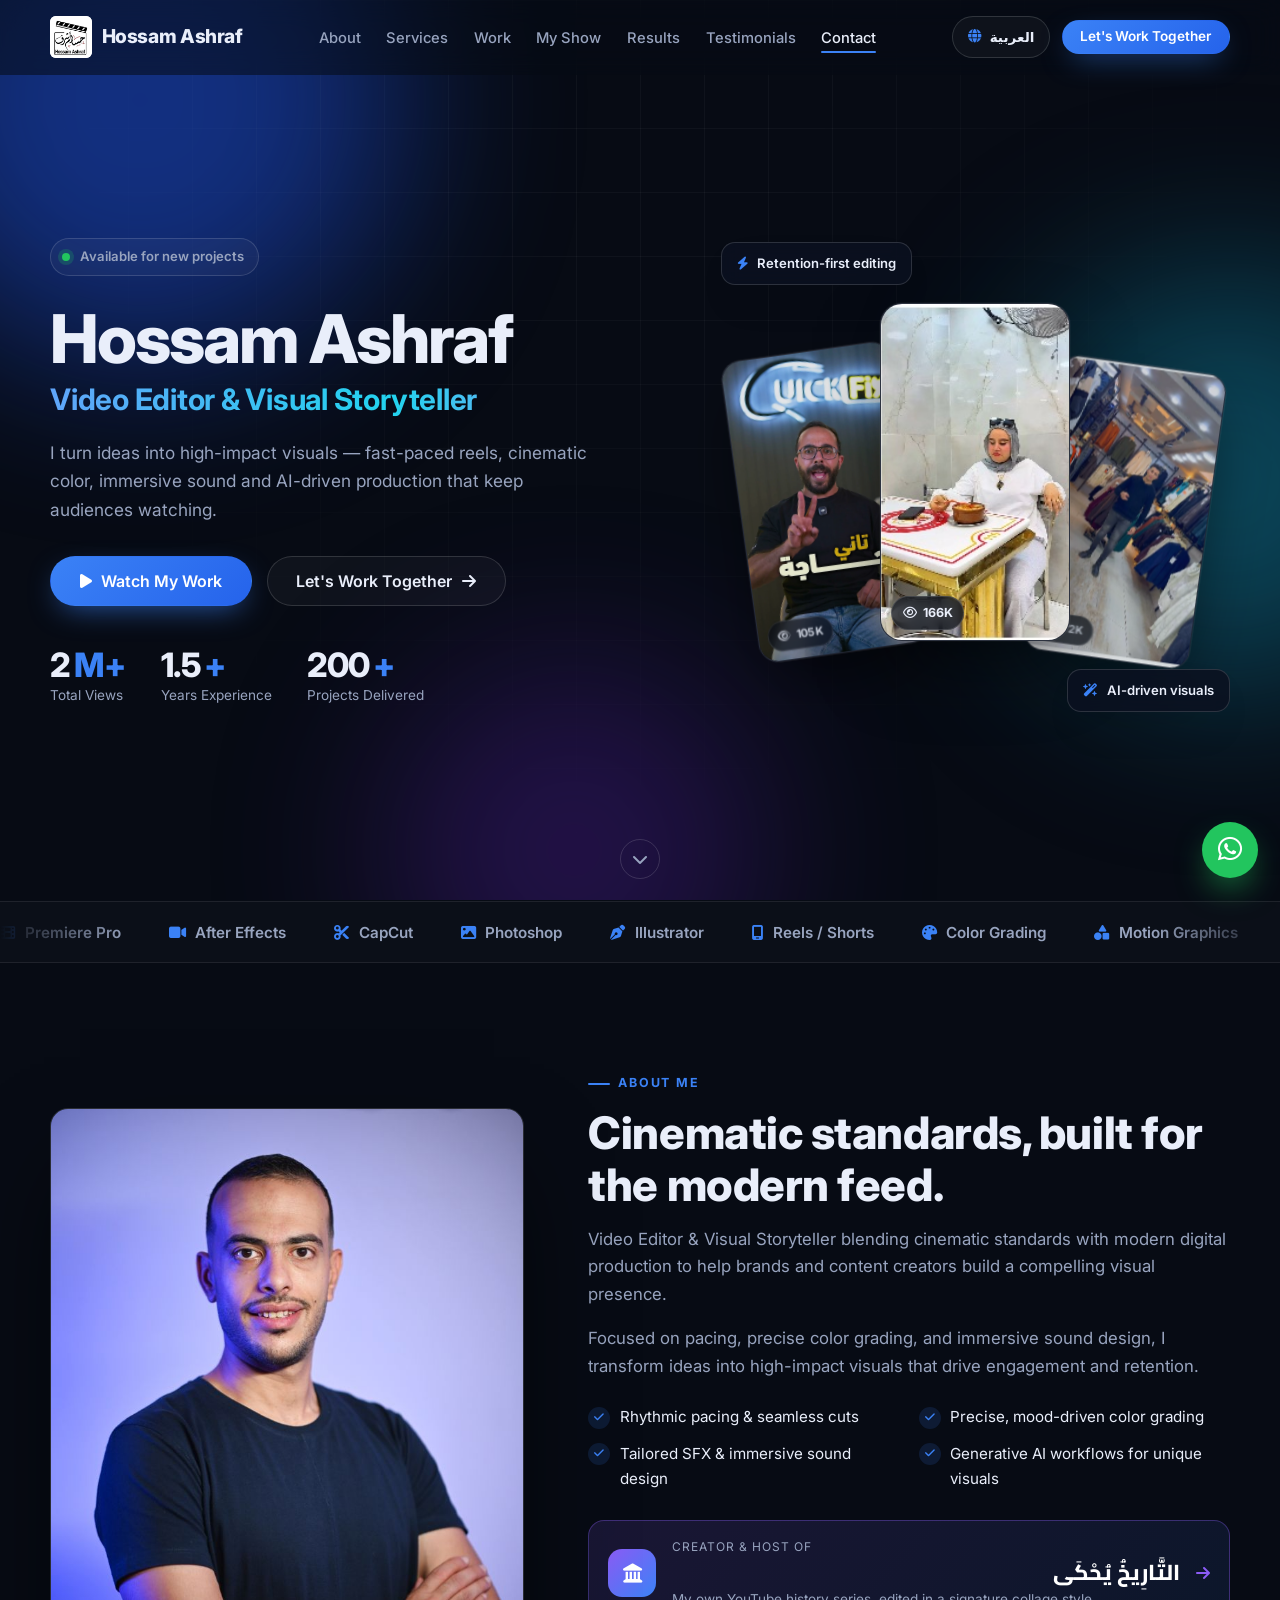
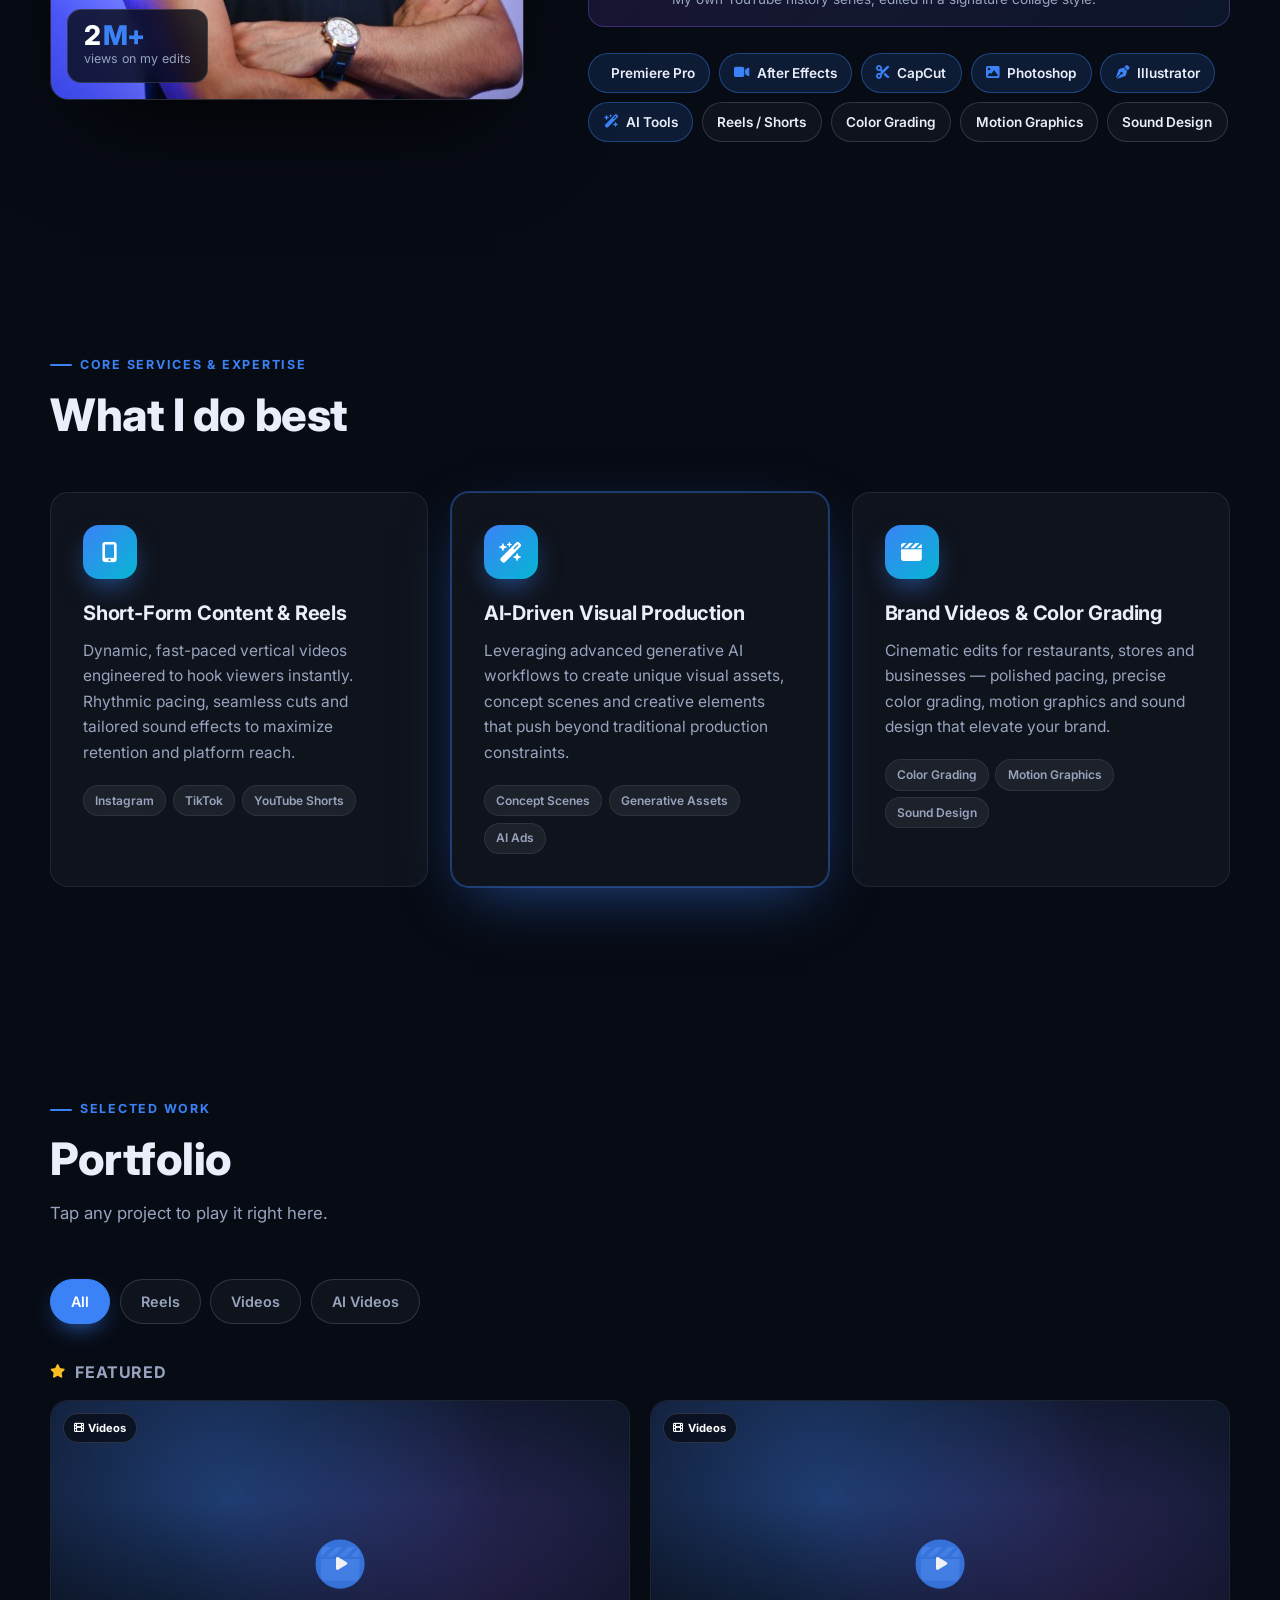
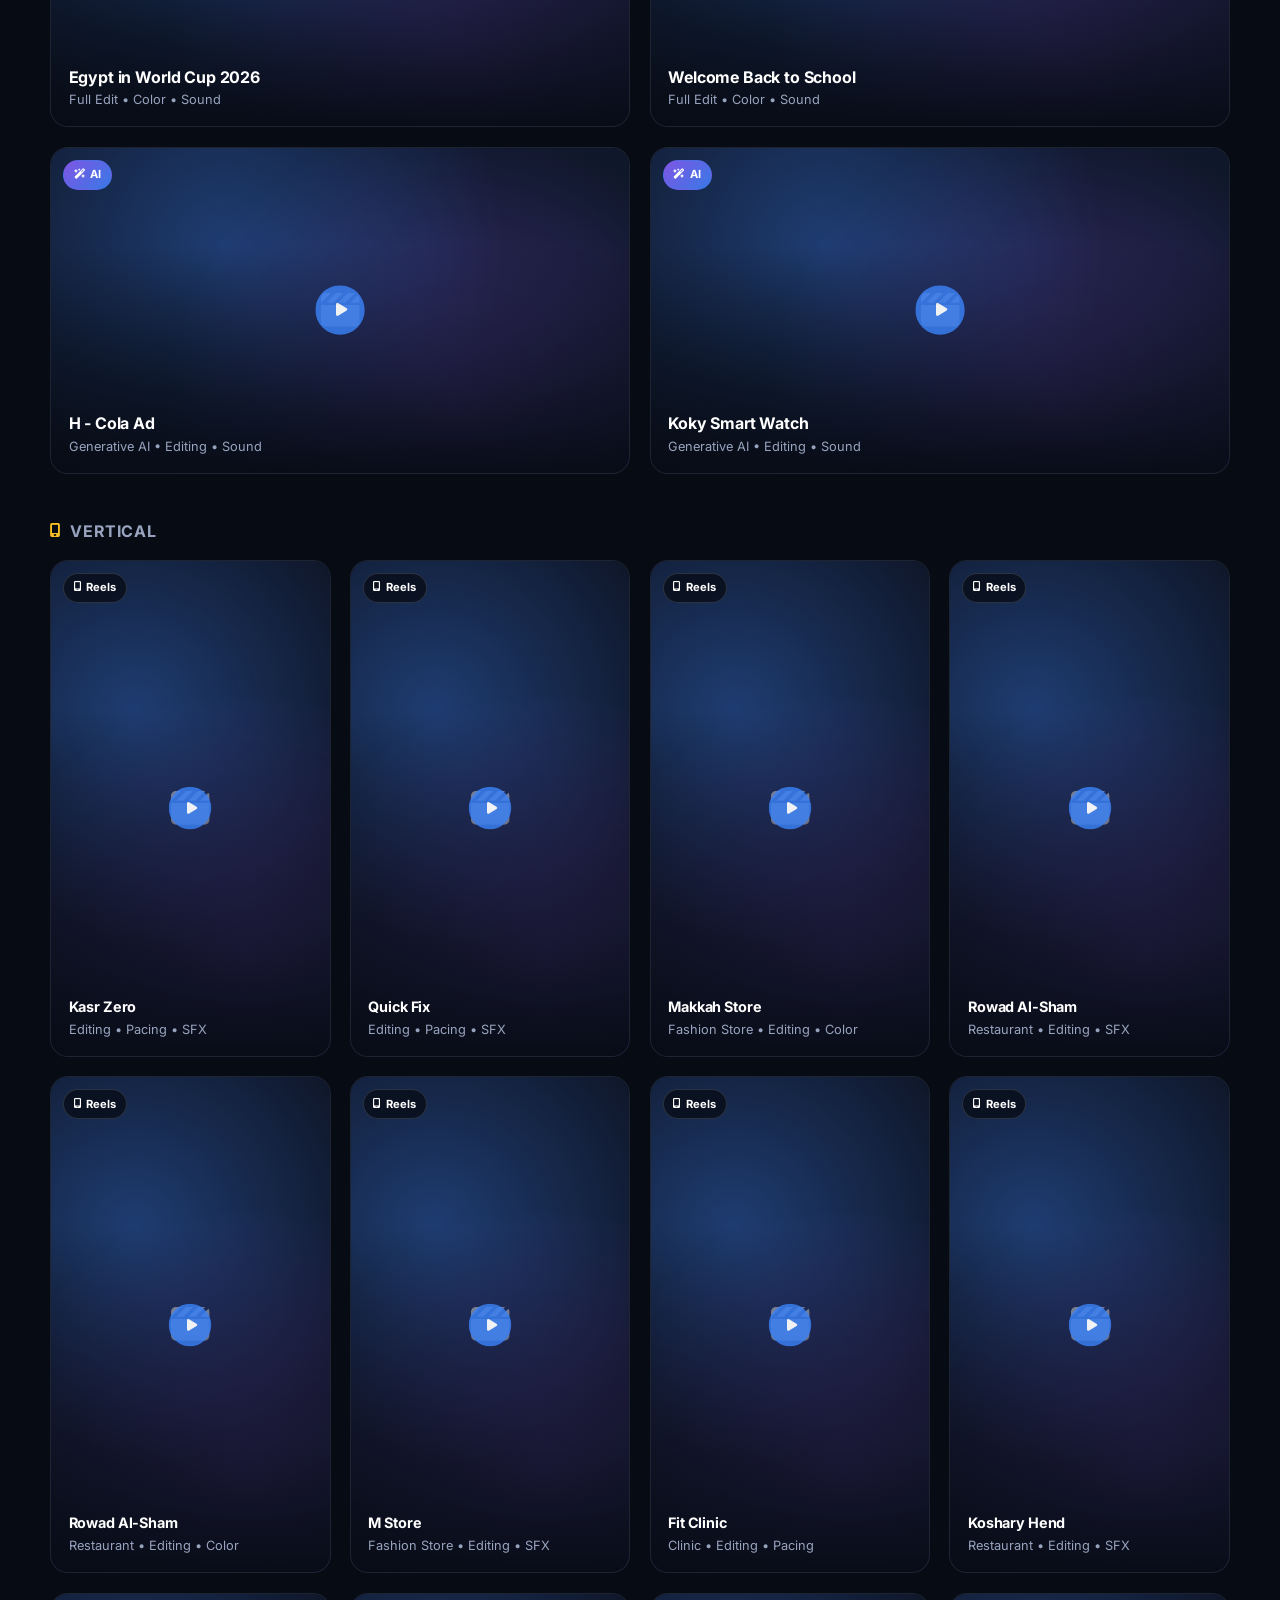
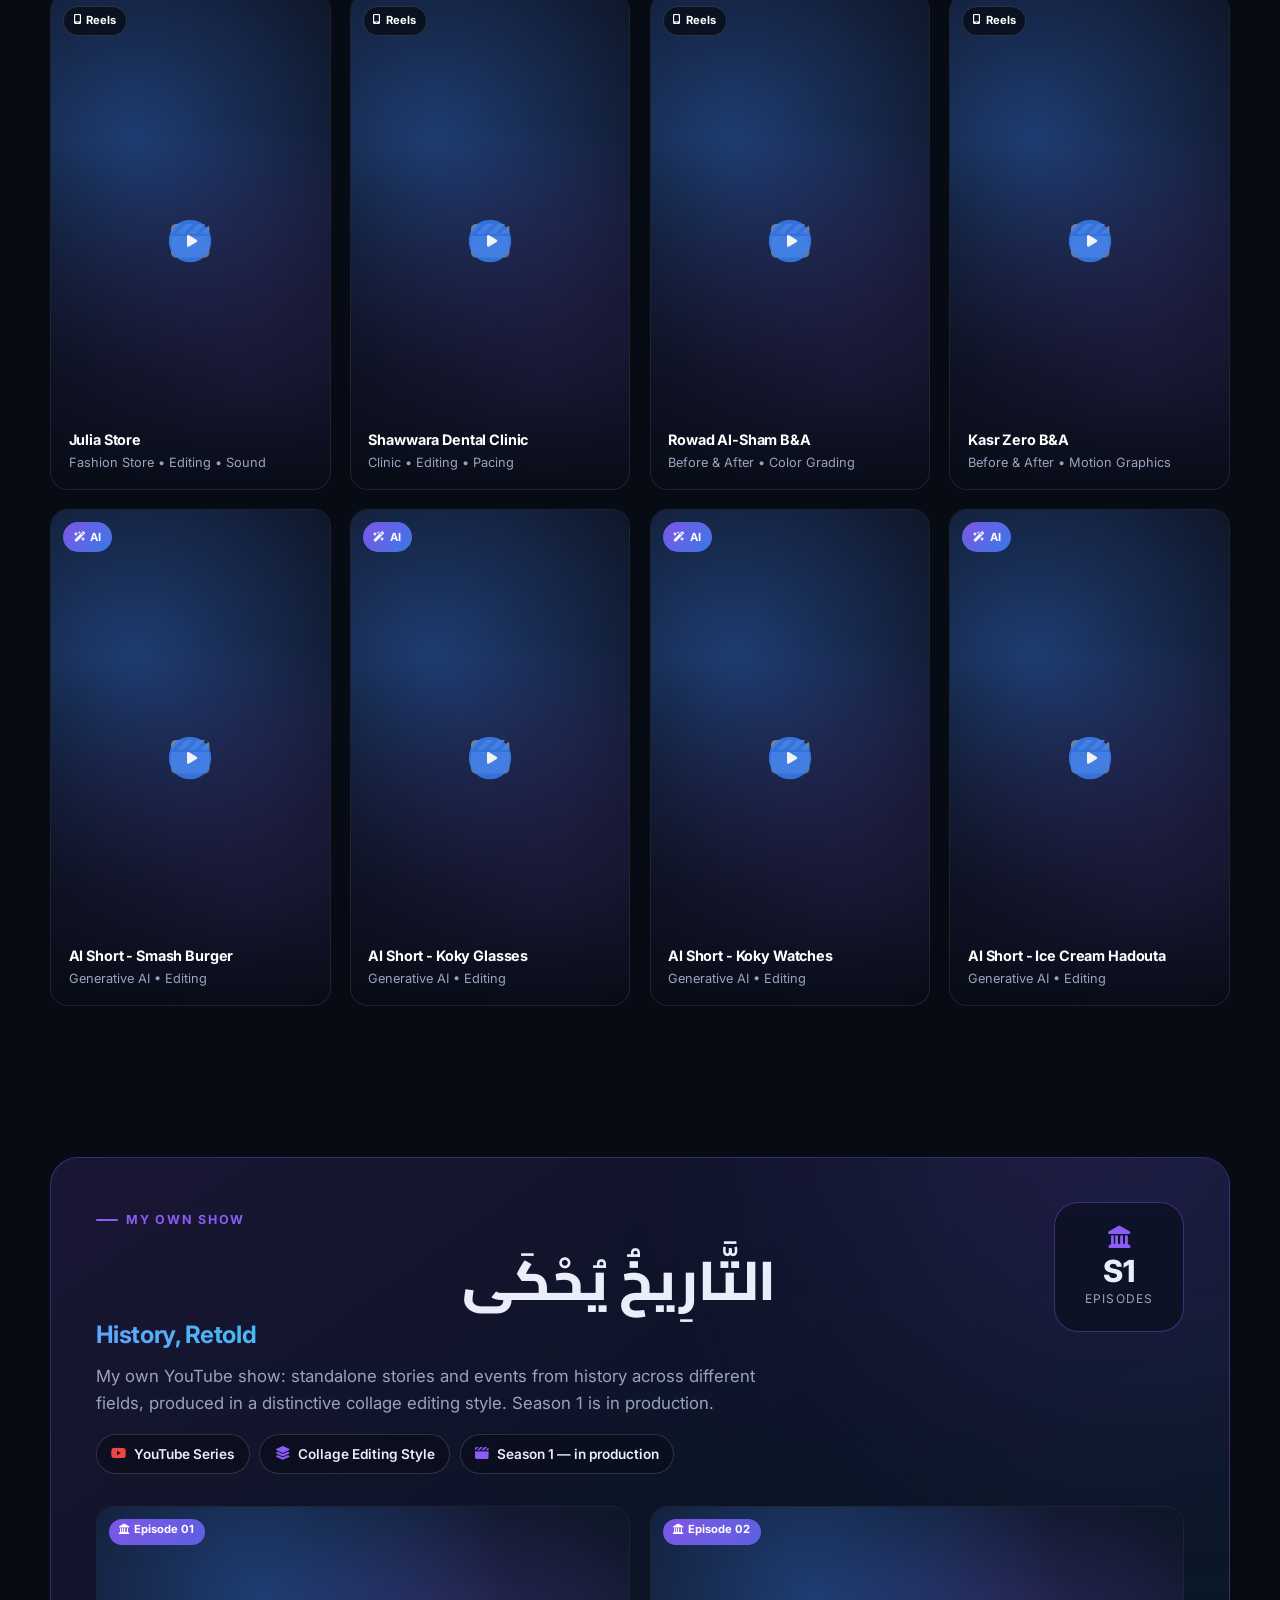
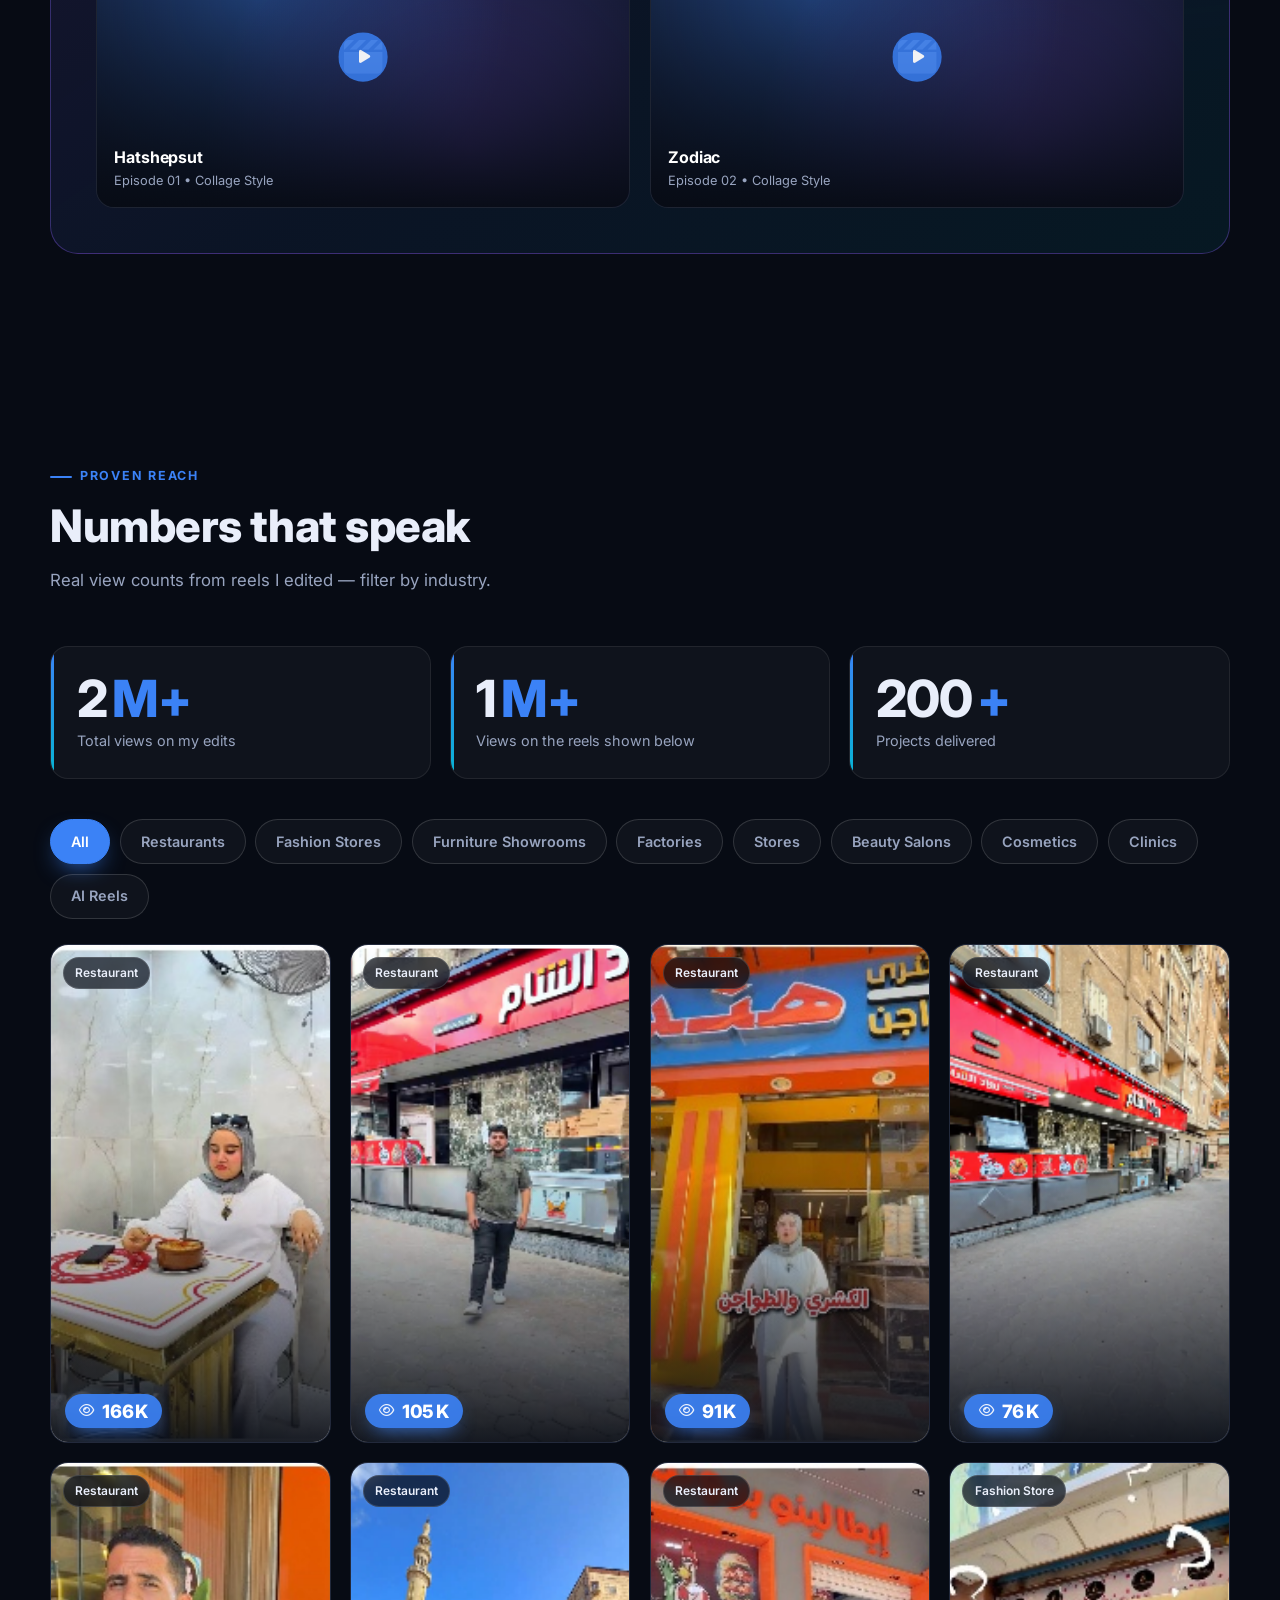
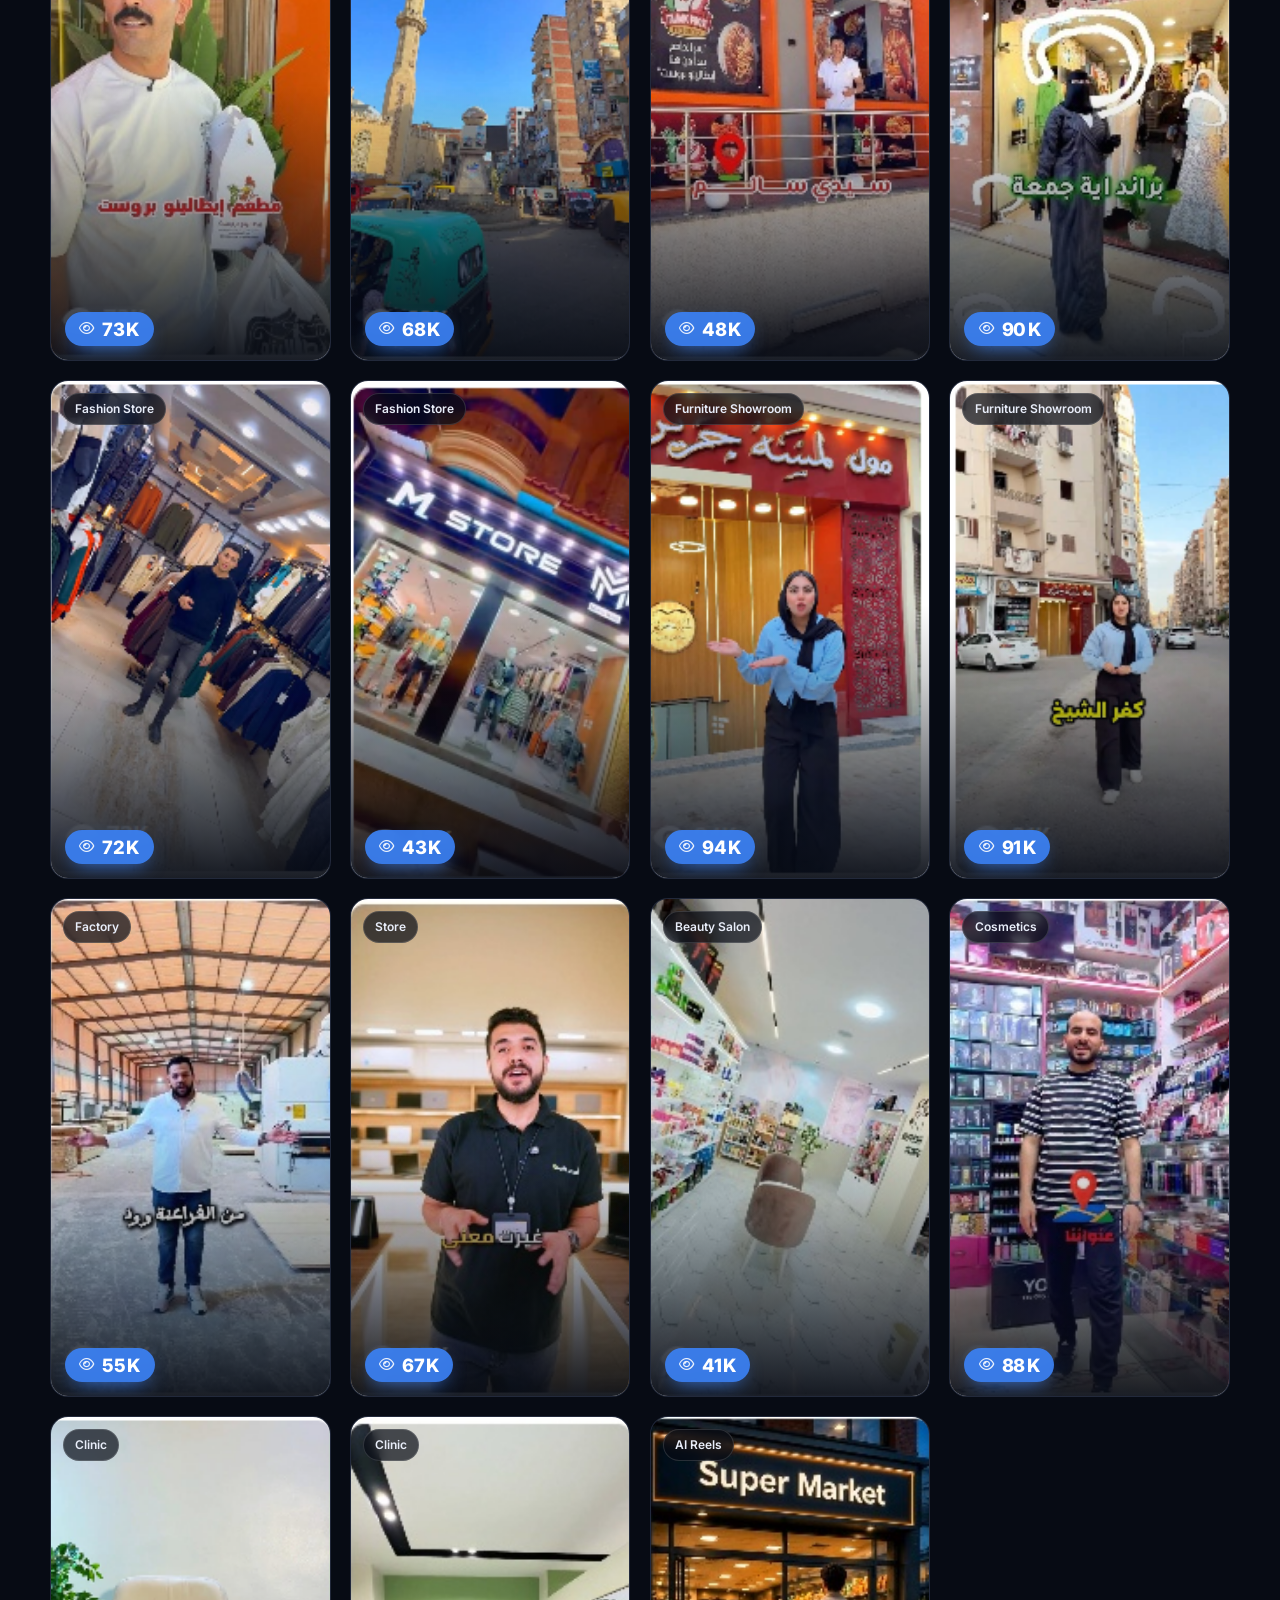
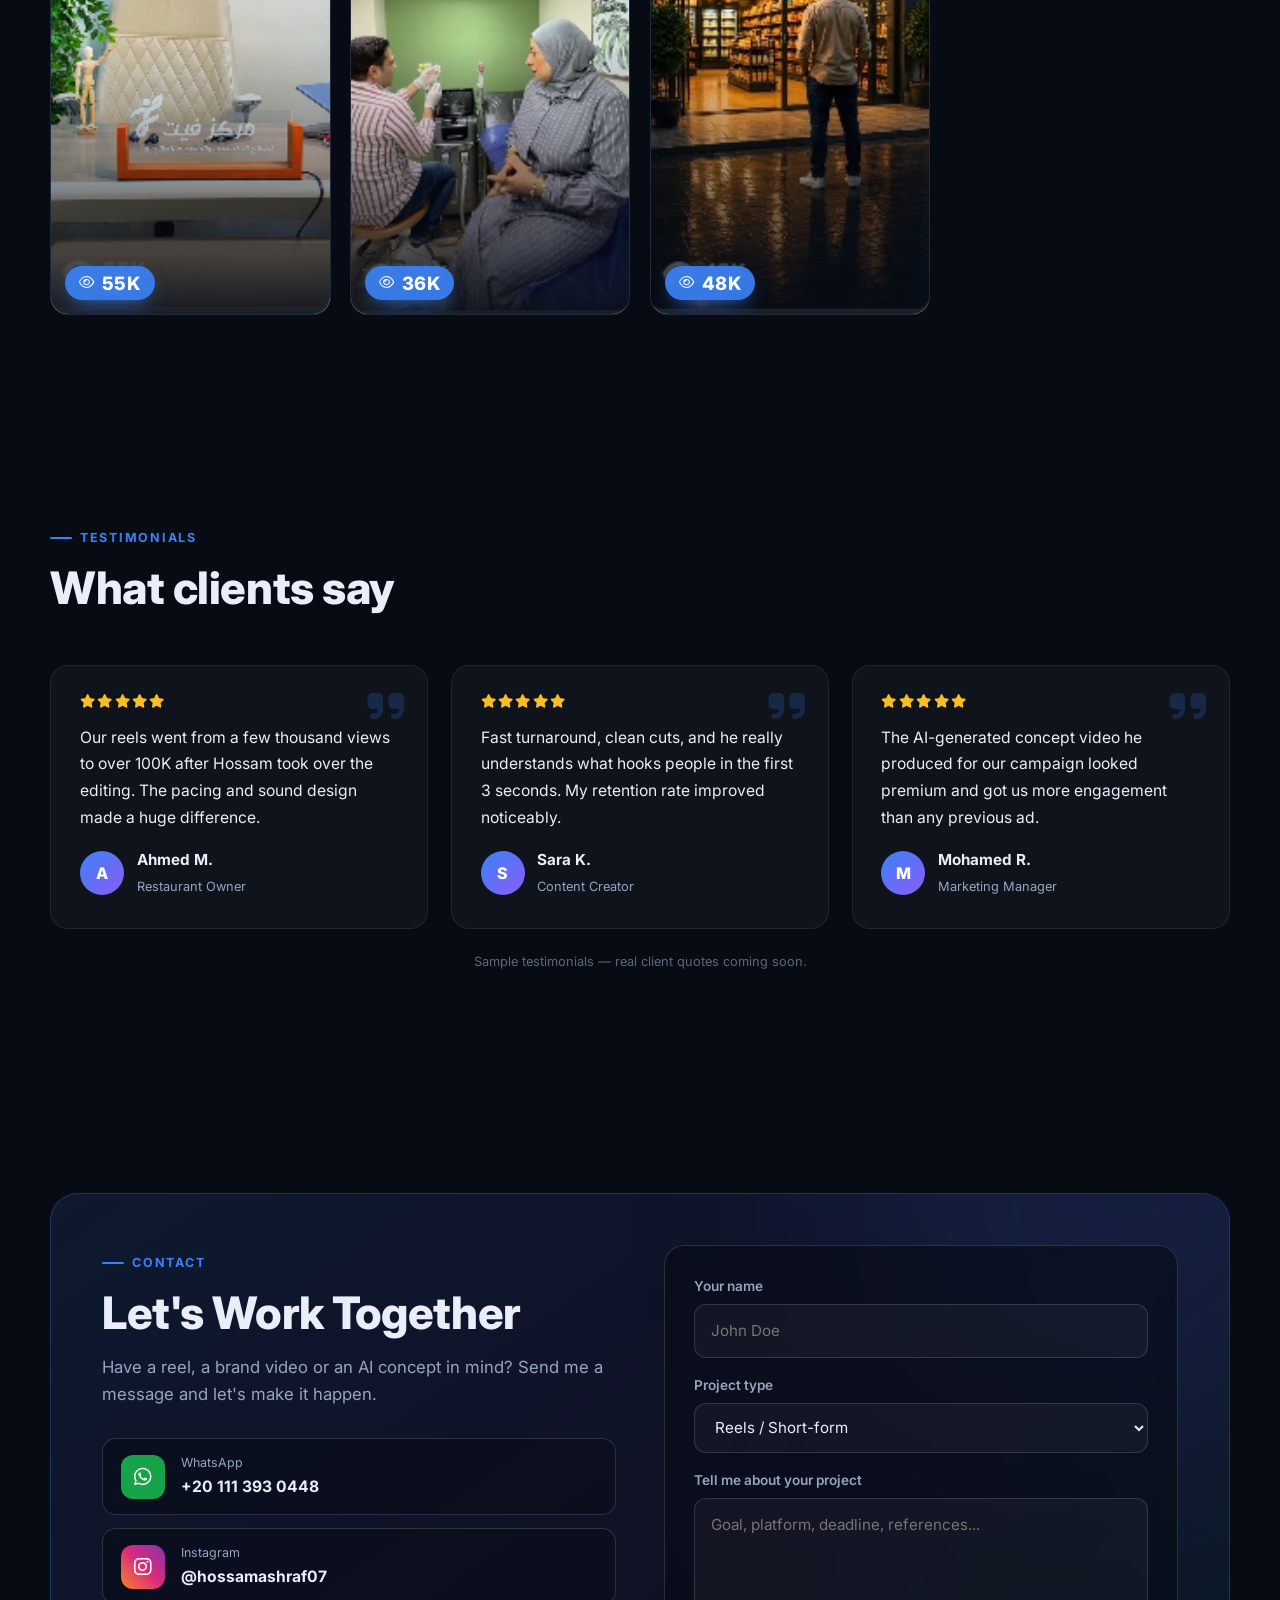
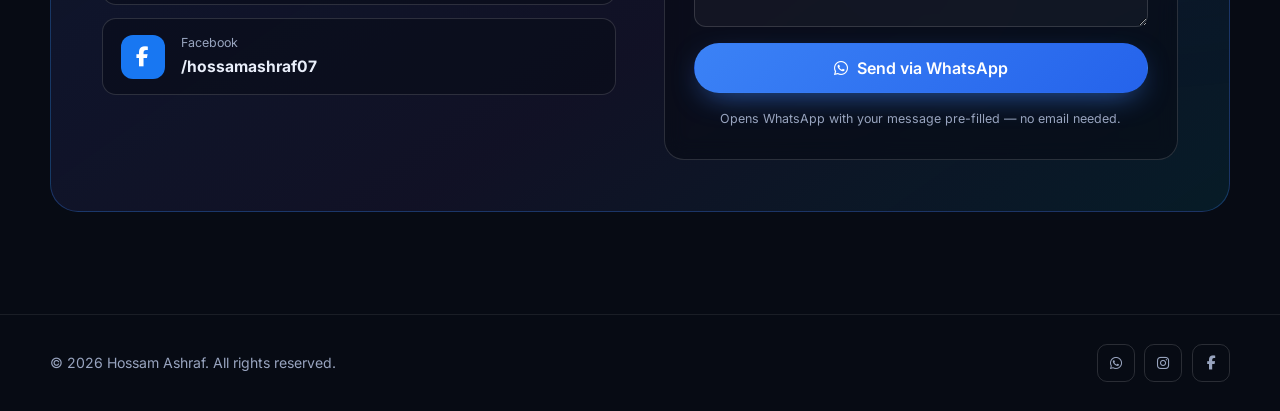
==== commit 9db97669: "Add full name beside header logo" ====
--- a/index.html
+++ b/index.html
@@ -31,7 +31,7 @@
     <nav class="nav container" aria-label="Main navigation">
       <a href="#hero-section" class="brand" aria-label="Hossam Ashraf home">
         <img src="images/logo.jpg" alt="Hossam Ashraf Logo" style="height: 42px; border-radius: 6px; object-fit: contain; background: white;">
-        <span class="brand-text">Hossam<span class="accent">.</span></span>
+        <span class="brand-text">Hossam Ashraf</span>
       </a>
 
       <ul class="nav-links" id="nav-links">
@@ -434,4 +434,4 @@
   <script src="js/i18n.js"></script>
   <script src="js/main.js"></script>
 </body>
-</html>+</html>
